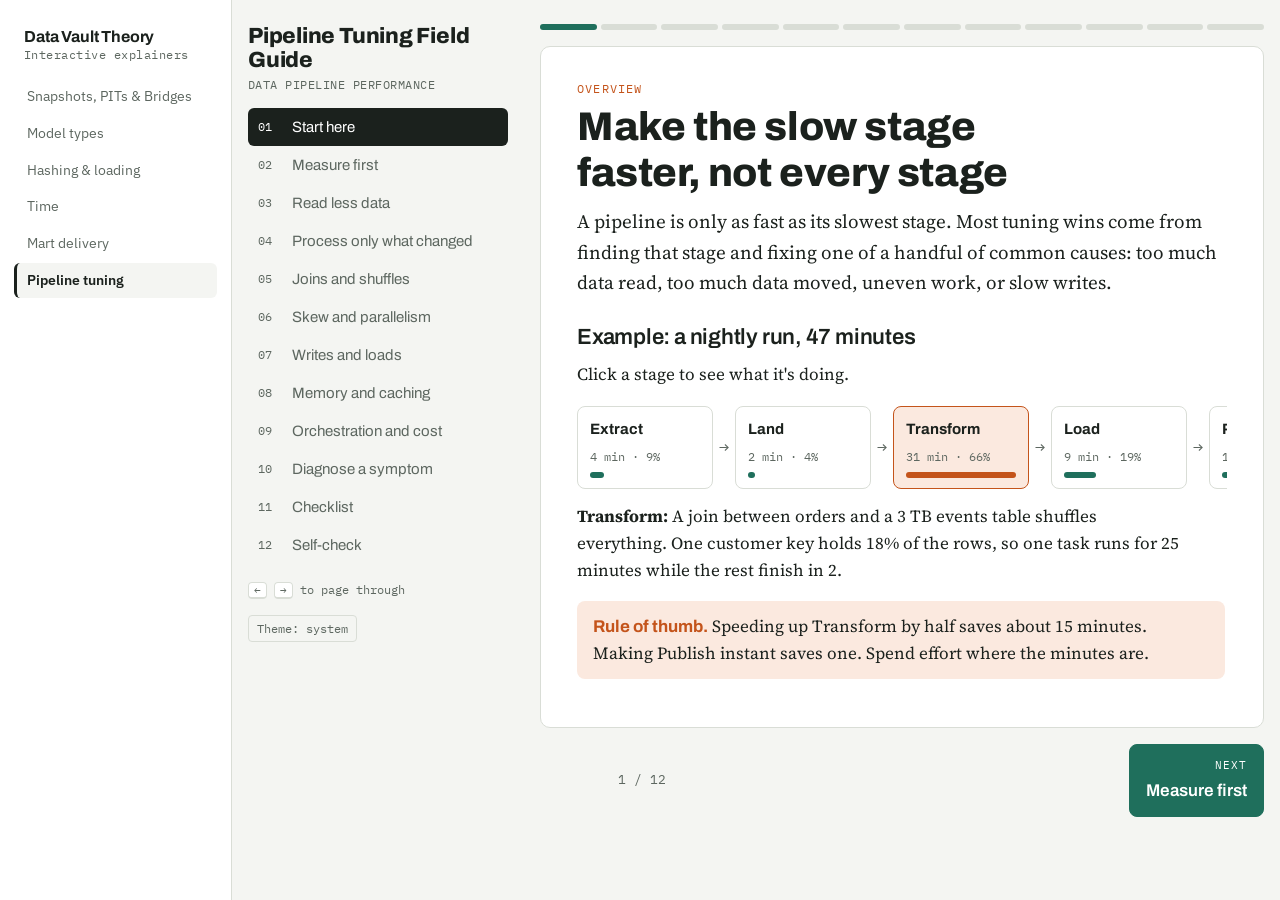
==== data-pipeline-performance-tuning.html @ 4d56e49d "Add data pipeline performance tuning guide Click-through page on pipeline tuning (measuring, reading" ====
<!doctype html>
<html lang="en">
<head>
<meta charset="utf-8">
<meta name="viewport" content="width=device-width, initial-scale=1, viewport-fit=cover">
<title>Pipeline Tuning Field Guide</title>
<meta name="description" content="Data pipeline performance tuning: measuring, reading less, incremental loads, joins, skew, writes, memory and orchestration, with a symptom finder and quiz.">
<link rel="preconnect" href="https://fonts.googleapis.com">
<link rel="stylesheet" href="https://fonts.googleapis.com/css2?family=Archivo:wght@500;600;800&family=Source+Serif+4:opsz,wght@8..60,400;8..60,600&family=IBM+Plex+Mono:wght@400;500&family=IBM+Plex+Sans:wght@400;600;700&display=swap">
<link rel="stylesheet" href="site.css">
<script src="site.js" defer></script>
<style>
/* Layout: chapter rail left, one chapter on stage, prev/next dock; collapses to a tab strip on phones. */
:root{
  --bg:#f4f5f2; --panel:#ffffff; --surface:#ffffff; --ink:#1b211d; --muted:#5d6760; --line:#d9ddd6;
  --flow:#1f6f5c; --flow-soft:#e1efe9; --heat:#c4541b; --heat-soft:#fbe9df; --code-bg:#eef1ec;
  --ok:#2c7a46; --ok-soft:#e2f2e7; --bad:#b0302a; --bad-soft:#f9e3e1;
  --f-display:"Archivo","Helvetica Neue",Arial,sans-serif;
  --f-body:"Source Serif 4",Georgia,"Times New Roman",serif;
  --f-mono:"IBM Plex Mono",ui-monospace,Menlo,Consolas,monospace;
  color-scheme:light;
}
@media (prefers-color-scheme: dark){:root:not([data-theme="light"]){
  --bg:#111613; --panel:#171e1a; --surface:#171e1a; --ink:#e4ebe6; --muted:#97a59c; --line:#28332c;
  --flow:#5cc2a3; --flow-soft:#183229; --heat:#f08b55; --heat-soft:#3a2216; --code-bg:#1d2621;
  --ok:#7fd29c; --ok-soft:#173322; --bad:#f39a93; --bad-soft:#3b1b19; color-scheme:dark}}
:root[data-theme="dark"]{
  --bg:#111613; --panel:#171e1a; --surface:#171e1a; --ink:#e4ebe6; --muted:#97a59c; --line:#28332c;
  --flow:#5cc2a3; --flow-soft:#183229; --heat:#f08b55; --heat-soft:#3a2216; --code-bg:#1d2621;
  --ok:#7fd29c; --ok-soft:#173322; --bad:#f39a93; --bad-soft:#3b1b19; color-scheme:dark}

*{box-sizing:border-box}
html,body{height:100%}
body{margin:0;background:var(--bg);color:var(--ink);font-family:var(--f-body);font-size:17px;line-height:1.6}
.app{display:grid;grid-template-columns:260px minmax(0,1fr);gap:32px;max-width:1240px;margin:0 auto;
  padding-left:max(16px,env(safe-area-inset-left,0px));padding-right:max(16px,env(safe-area-inset-right,0px));padding-block:24px}

.rail{position:sticky;top:24px;align-self:start;display:flex;flex-direction:column;gap:16px}
.brand{font-family:var(--f-display);font-weight:800;font-size:22px;line-height:1.1;letter-spacing:-.01em}
.brand small{display:block;font-family:var(--f-mono);font-weight:400;font-size:12px;color:var(--muted);letter-spacing:.04em;margin-top:6px}
.steps{list-style:none;margin:0;padding:0;display:flex;flex-direction:column}
.steps button{all:unset;cursor:pointer;box-sizing:border-box;width:100%;display:grid;grid-template-columns:28px 1fr;gap:6px;padding:7px 10px;border-radius:6px;font-family:var(--f-display);font-size:15px;color:var(--muted)}
.steps button .no{font-family:var(--f-mono);font-size:12px;padding-top:2px}
.steps button:hover{background:var(--flow-soft);color:var(--ink)}
.steps button:focus-visible{outline:2px solid var(--flow);outline-offset:1px}
.steps button[aria-current="step"]{background:var(--ink);color:var(--panel)}
.steps button.seen:not([aria-current]) .no{color:var(--flow)}
.hint{font-family:var(--f-mono);font-size:12px;color:var(--muted)}
kbd{font-family:var(--f-mono);font-size:11px;border:1px solid var(--line);border-bottom-width:2px;border-radius:4px;padding:0 5px;background:var(--panel)}
.theme{all:unset;cursor:pointer;font-family:var(--f-mono);font-size:12px;color:var(--muted);border:1px solid var(--line);border-radius:4px;padding:3px 8px;align-self:start}
.theme:focus-visible{outline:2px solid var(--flow)}

.stage{min-width:0;display:flex;flex-direction:column;gap:16px}
.meter{display:flex;gap:4px}
.meter i{flex:1;height:6px;border-radius:3px;background:var(--line);transition:background .25s}
.meter i.on{background:var(--flow)}
.card{background:var(--panel);border:1px solid var(--line);border-radius:10px;padding:32px 36px;min-width:0}
.eyebrow{font-family:var(--f-mono);font-size:12px;letter-spacing:.1em;text-transform:uppercase;color:var(--heat)}
h1,h2,h3{font-family:var(--f-display);text-wrap:balance;margin:0;line-height:1.15;letter-spacing:-.01em}
h1{font-size:40px;font-weight:800;margin-top:6px}
h2{font-size:22px;font-weight:600;margin-top:28px;margin-bottom:6px}
h3{font-size:17px;font-weight:600}
p{margin:10px 0;max-width:68ch}
.lead{font-size:19px}
ul.pts{margin:10px 0;padding-left:20px;max-width:70ch}
ul.pts li{margin:6px 0}
ul.pts li::marker{color:var(--flow)}
code{font-family:var(--f-mono);font-size:.85em;background:var(--code-bg);padding:1px 5px;border-radius:4px}
pre{font-family:var(--f-mono);font-size:13.5px;line-height:1.55;background:var(--code-bg);border-radius:8px;padding:14px 16px;overflow-x:auto;margin:12px 0}
pre code{background:none;padding:0;font-size:inherit}
pre .c{color:var(--muted)}
pre .k{color:var(--flow);font-weight:500}

.grid2{display:grid;grid-template-columns:repeat(2,minmax(0,1fr));gap:14px;margin-top:14px}
.box{border:1px solid var(--line);border-radius:8px;padding:14px 16px;min-width:0}
.box h3{margin-bottom:4px}
.box p{margin:4px 0;font-size:15.5px}
.do{border-left:4px solid var(--ok)} .dont{border-left:4px solid var(--bad)}
.do h3{color:var(--ok)} .dont h3{color:var(--bad)}

.tbl{overflow-x:auto;margin-top:12px}
table{border-collapse:collapse;width:100%;font-size:15px}
th,td{text-align:left;padding:9px 10px;border-bottom:1px solid var(--line);vertical-align:top}
th{font-family:var(--f-mono);font-size:12px;text-transform:uppercase;letter-spacing:.06em;color:var(--muted);font-weight:500}
td:first-child{font-family:var(--f-display);font-weight:600;white-space:nowrap}
td.num{font-family:var(--f-mono);font-variant-numeric:tabular-nums;white-space:nowrap}

.callout{background:var(--heat-soft);border-radius:8px;padding:12px 16px;margin:16px 0;max-width:72ch}
.callout b{font-family:var(--f-display);color:var(--heat)}

/* stage diagram */
.flow{display:flex;align-items:stretch;gap:0;margin:18px 0 6px;overflow-x:auto;padding-bottom:4px}
.stg{all:unset;cursor:pointer;flex:1 0 110px;border:1px solid var(--line);border-radius:8px;padding:10px 12px;display:flex;flex-direction:column;gap:6px;background:var(--panel)}
.stg:hover{border-color:var(--flow)}
.stg:focus-visible{outline:2px solid var(--flow)}
.stg[aria-pressed="true"]{border-color:var(--heat);background:var(--heat-soft)}
.stg b{font-family:var(--f-display);font-size:15px}
.stg .t{font-family:var(--f-mono);font-size:12px;color:var(--muted);font-variant-numeric:tabular-nums}
.stg .bar{height:6px;border-radius:3px;background:var(--flow)}
.stg.slow .bar{background:var(--heat)}
.arrow{align-self:center;color:var(--muted);padding:0 6px;font-family:var(--f-mono)}
.stgdetail{min-height:3em}

/* diagnostic */
.symptoms{display:flex;flex-wrap:wrap;gap:8px;margin:14px 0}
.chip{all:unset;cursor:pointer;font-family:var(--f-display);font-size:14px;padding:6px 12px;border-radius:16px;border:1px solid var(--line)}
.chip:hover{border-color:var(--flow)}
.chip:focus-visible{outline:2px solid var(--flow);outline-offset:2px}
.chip[aria-pressed="true"]{background:var(--ink);color:var(--panel);border-color:var(--ink)}
.diag{border-top:1px solid var(--line);padding-top:12px}

/* checklist */
.check{list-style:none;padding:0;margin:12px 0;display:flex;flex-direction:column;gap:6px;max-width:72ch}
.check label{display:flex;gap:10px;align-items:flex-start;cursor:pointer;padding:6px 8px;border-radius:6px}
.check label:hover{background:var(--flow-soft)}
.check input{margin-top:5px;accent-color:var(--flow);width:16px;height:16px;flex:none}
.check input:checked + span{color:var(--muted);text-decoration:line-through}
.tally{font-family:var(--f-mono);font-size:13px;color:var(--muted)}

/* quiz */
.q{border-top:1px solid var(--line);padding:16px 0}
.q h3{margin-bottom:8px}
.opts{display:flex;flex-direction:column;gap:6px}
.opt{all:unset;cursor:pointer;box-sizing:border-box;border:1px solid var(--line);border-radius:6px;padding:8px 12px;font-size:16px}
.opt:hover{border-color:var(--flow)}
.opt:focus-visible{outline:2px solid var(--flow)}
.opt.right{background:var(--ok-soft);border-color:var(--ok)}
.opt.wrong{background:var(--bad-soft);border-color:var(--bad)}
.why{font-size:15.5px;color:var(--muted);margin-top:8px}
.score{font-family:var(--f-display);font-weight:600}

.dock{display:flex;justify-content:space-between;align-items:center;gap:12px}
.nav{all:unset;cursor:pointer;display:flex;flex-direction:column;gap:2px;padding:12px 16px;border:1px solid var(--line);border-radius:8px;background:var(--panel);min-width:0;max-width:46%}
.nav:hover{border-color:var(--flow)}
.nav:focus-visible{outline:2px solid var(--flow);outline-offset:2px}
.nav[disabled]{visibility:hidden}
.nav small{font-family:var(--f-mono);font-size:11px;color:var(--muted);text-transform:uppercase;letter-spacing:.08em}
.nav b{font-family:var(--f-display);font-size:17px;font-weight:600;overflow:hidden;text-overflow:ellipsis;white-space:nowrap}
.nav.next{margin-left:auto;text-align:right;background:var(--flow);border-color:var(--flow)}
.nav.next small,.nav.next b{color:var(--panel)}
.counter{font-family:var(--f-mono);font-size:13px;color:var(--muted);font-variant-numeric:tabular-nums}

.view{animation:in .22s ease-out}
@keyframes in{from{transform:translateY(5px)}to{transform:none}}
@media (prefers-reduced-motion:reduce){.view{animation:none}.meter i{transition:none}}

@media (max-width:880px){
  .app{grid-template-columns:minmax(0,1fr);gap:14px}
  .rail{position:static}
  .steps{flex-direction:row;overflow-x:auto;gap:4px;padding-bottom:4px}
  .steps button{white-space:nowrap;width:auto}
  .hint{display:none}
}
@media (max-width:560px){
  body{font-size:16px}
  .card{padding:22px 18px}
  h1{font-size:30px}
  .grid2{grid-template-columns:minmax(0,1fr)}
}
</style>
</head>
<body>
<div class="app">
  <aside class="rail">
    <div class="brand">Pipeline Tuning Field Guide<small>DATA PIPELINE PERFORMANCE</small></div>
    <ol class="steps" id="steps"></ol>
    <div class="hint"><kbd>←</kbd> <kbd>→</kbd> to page through</div>
    <button class="theme" id="theme" type="button">Theme: system</button>
  </aside>
  <main class="stage">
    <div class="meter" id="meter" aria-hidden="true"></div>
    <article class="card view" id="view" aria-live="polite"></article>
    <div class="dock">
      <button class="nav prev" id="prev" type="button"><small>Back</small><b id="prevT"></b></button>
      <span class="counter" id="count"></span>
      <button class="nav next" id="next" type="button"><small>Next</small><b id="nextT"></b></button>
    </div>
  </main>
</div>

<script>
const STAGES=[
  {n:"Extract",t:4,d:"Pulling 40 M rows over JDBC with a single connection. One reader, one network stream."},
  {n:"Land",t:2,d:"Writing raw files to object storage. Fast, mostly I/O bound."},
  {n:"Transform",t:31,slow:true,d:"A join between orders and a 3 TB events table shuffles everything. One customer key holds 18% of the rows, so one task runs for 25 minutes while the rest finish in 2."},
  {n:"Load",t:9,d:"Row-by-row upserts into the warehouse. Switching to a staged bulk MERGE would cut this a lot."},
  {n:"Publish",t:1,d:"Refreshing a few views and sending a completion event."}
];
const SYMPTOMS={
  "One task runs far longer than the others":["<b>Data skew.</b> A few keys hold most of the rows.","Check the row count per key: <code>GROUP BY key ORDER BY count DESC</code>.","Fixes: salt the hot key, broadcast the small side, or turn on adaptive skew handling (Spark AQE <code>spark.sql.adaptive.skewJoin.enabled</code>)."],
  "Run time grows every day":["<b>Full reloads on a growing table.</b>","Switch to incremental loads using a watermark column or CDC.","Partition the target by date so each run touches only new partitions."],
  "Lots of disk spill in the job metrics":["<b>Partitions too big for executor memory.</b>","Increase the number of shuffle partitions, or let AQE coalesce them.","Drop columns you don't need before the shuffle. Check for wide rows (JSON blobs) carried through joins."],
  "Thousands of tiny output files":["<b>Small-files problem.</b> Every file adds open/list overhead for readers.","Aim for files of roughly 128 MB–1 GB. Repartition or coalesce before writing.","Run periodic compaction (<code>OPTIMIZE</code> in Delta, <code>rewrite_data_files</code> in Iceberg)."],
  "Query scans the whole table for one day":["<b>No pruning.</b> The filter can't skip data.","Partition or cluster on the column you filter by most.","Don't wrap the partition column in a function in the WHERE clause, because that blocks pruning."],
  "Cluster sits mostly idle":["<b>Too little parallelism, or waiting on a slow source.</b>","Read with several connections (partitioned JDBC reads with <code>partitionColumn</code>, <code>numPartitions</code>).","Look for serial steps in the orchestrator that could run in parallel."],
  "Warehouse load is slow":["<b>Row-by-row inserts or updates.</b>","Stage files and use bulk <code>COPY</code> / <code>MERGE</code>.","Batch commits. Disable or defer index maintenance during big loads where the warehouse allows it."]
};
const QUIZ=[
  {q:"A Spark join has 199 tasks finishing in 40 s and one task running 22 min. What is the most likely cause?",o:["Too few executors","Data skew on the join key","Wrong file format","Network latency to storage"],a:1,w:"One straggler among many fast tasks is the classic sign of skew: one key's rows all land in one partition."},
  {q:"Which change usually helps most when a nightly job reprocesses a 5-year table to add yesterday's rows?",o:["Bigger cluster","More shuffle partitions","Incremental load with a watermark","Switch CSV to JSON"],a:2,w:"Processing only new data turns the cost from 'grows with history' into 'grows with daily volume'."},
  {q:"Why does a columnar format such as Parquet speed up analytical reads?",o:["It stores rows in sorted order","Readers fetch only the columns they need and skip row groups using min/max stats","It is uncompressed","It avoids schemas"],a:1,w:"Column pruning plus predicate pushdown on row-group statistics cut I/O."},
  {q:"A 20 MB lookup table is joined to a 2 TB fact table. What's the usual best join strategy?",o:["Sort-merge join","Broadcast the lookup table","Cross join then filter","Nested loop join"],a:1,w:"Broadcasting the small side avoids shuffling the 2 TB table."},
  {q:"WHERE DATE(event_ts) = '2026-11-10' on a table partitioned by event_date scans every partition. Why?",o:["The date literal is wrong","Applying a function to the column hides it from the partition filter","Partitions are corrupt","Statistics are stale"],a:1,w:"Filter on the partition column directly: WHERE event_date = '2026-11-10'."},
  {q:"What should you do first before changing any configuration?",o:["Double the cluster size","Measure where time is actually spent","Rewrite the job in another language","Turn on caching everywhere"],a:1,w:"Tune the bottleneck you can measure. Changing anything else just moves cost around."}
];
const CHECK=[
  "Each stage's duration and row count is logged on every run",
  "Only new or changed data is processed (watermark, CDC or partition overwrite)",
  "Filters and column selection happen as early as possible",
  "Tables are partitioned or clustered on the columns used in filters",
  "Files are columnar (Parquet/ORC/Delta/Iceberg) and 128 MB–1 GB each",
  "Join keys are checked for skew",
  "Small dimension tables are broadcast",
  "Writes to the warehouse use bulk COPY/MERGE, not row-by-row",
  "Shuffle partitions are sized to the data, or adaptive execution is on",
  "Independent tasks in the orchestrator run in parallel",
  "Retries are idempotent so reruns don't duplicate data",
  "Cost per run is tracked next to run time"
];

const pts=a=>`<ul class="pts">${a.map(x=>`<li>${x}</li>`).join("")}</ul>`;
const dd=(d,n)=>`<div class="grid2"><div class="box do"><h3>Do</h3>${d.map(x=>`<p>${x}</p>`).join("")}</div><div class="box dont"><h3>Avoid</h3>${n.map(x=>`<p>${x}</p>`).join("")}</div></div>`;

let stageSel=2, symSel=Object.keys(SYMPTOMS)[0], answers={}, checks={};
try{checks=JSON.parse(localStorage.getItem("ptg-checks")||"{}")}catch(e){}

const STEPS=[
 {id:"start",t:"Start here",h:()=>`
  <div class="eyebrow">Overview</div><h1>Make the slow stage faster, not every stage</h1>
  <p class="lead">A pipeline is only as fast as its slowest stage. Most tuning wins come from finding that stage and fixing one of a handful of common causes: too much data read, too much data moved, uneven work, or slow writes.</p>
  <h2>Example: a nightly run, 47 minutes</h2>
  <p>Click a stage to see what it's doing.</p>
  <div class="flow" id="flow"></div>
  <p class="stgdetail" id="stgdetail"></p>
  <div class="callout"><b>Rule of thumb.</b> Speeding up Transform by half saves about 15 minutes. Making Publish instant saves one. Spend effort where the minutes are.</div>`,after:renderFlow},
 {id:"measure",t:"Measure first",h:()=>`
  <div class="eyebrow">Step 1</div><h1>Measure before you tune</h1>
  <p>Without numbers you'll tune the wrong thing. Record these for every stage on every run:</p>
  <div class="tbl"><table><thead><tr><th>Metric</th><th>What it tells you</th></tr></thead><tbody>
   <tr><td>Wall-clock time</td><td>Where the minutes go</td></tr>
   <tr><td>Rows in / rows out</td><td>Unexpected fan-out from joins, or filters that don't filter</td></tr>
   <tr><td>Bytes read / written</td><td>Whether pruning and column selection are working</td></tr>
   <tr><td>Shuffle bytes</td><td>How much data is moved between workers</td></tr>
   <tr><td>Spill to disk</td><td>Memory pressure in sorts, joins and aggregations</td></tr>
   <tr><td>Task time spread</td><td>Skew: compare the slowest task to the median</td></tr>
   <tr><td>CPU / idle %</td><td>Whether you're compute bound, I/O bound, or waiting</td></tr>
  </tbody></table></div>
  <h2>Where to look</h2>
  ${pts(["Spark: the Spark UI stages tab and <code>EXPLAIN FORMATTED</code>.","SQL warehouses: query profile / <code>EXPLAIN ANALYZE</code>, bytes scanned, partitions pruned.","Orchestrators (Airflow, Dagster, ADF): task durations over time, to spot slow drift."])}`},
 {id:"read-less",t:"Read less data",h:()=>`
  <div class="eyebrow">Step 2</div><h1>Read less data</h1>
  <p>The cheapest row is the one you never read.</p>
  ${pts(["<b>Columnar formats.</b> Parquet, ORC, Delta and Iceberg let readers fetch only the needed columns and skip blocks using min/max statistics.","<b>Partitioning.</b> Partition on a low-cardinality column you always filter by, usually a date. Avoid partitions so fine that each holds a tiny file.","<b>Clustering / Z-ordering.</b> Sort data within files on high-cardinality filter columns so more blocks can be skipped.","<b>Predicate and projection pushdown.</b> Filter and select columns as early as possible, ideally in the source query."])}
  <pre><code><span class="c">-- Blocks pruning: the function hides the partition column</span>
<span class="k">SELECT</span> * <span class="k">FROM</span> events <span class="k">WHERE</span> DATE(event_ts) = '2026-11-10';

<span class="c">-- Prunes: filter the partition column directly, select only what you need</span>
<span class="k">SELECT</span> user_id, amount <span class="k">FROM</span> events <span class="k">WHERE</span> event_date = '2026-11-10';</code></pre>
  ${dd(["Filter on the raw partition column","Keep files around 128 MB–1 GB","Compress with Snappy or ZSTD"],["SELECT * through a whole pipeline","CSV or JSON for large analytical tables","Partitioning by user ID or timestamp"])}`},
 {id:"incremental",t:"Process only what changed",h:()=>`
  <div class="eyebrow">Step 3</div><h1>Process only what changed</h1>
  <p>A full reload gets slower every day because history keeps growing. An incremental load costs about the same each day.</p>
  <div class="tbl"><table><thead><tr><th>Pattern</th><th>How it works</th><th>Watch out for</th></tr></thead><tbody>
   <tr><td>Watermark</td><td>Read rows where <code>updated_at</code> &gt; last high-water mark</td><td>Late-arriving rows, clock drift, missing updates when the column isn't maintained</td></tr>
   <tr><td>CDC</td><td>Read inserts, updates and deletes from the source's change log</td><td>Setup effort, ordering, schema changes</td></tr>
   <tr><td>Partition overwrite</td><td>Rebuild only today's (or the affected) partitions</td><td>Must know which partitions changed</td></tr>
   <tr><td>Hash diff</td><td>Compare a hash of the row with the stored hash, load only differences</td><td>Still reads the full source, but writes much less</td></tr>
  </tbody></table></div>
  <pre><code><span class="k">MERGE INTO</span> dw.orders t
<span class="k">USING</span> (<span class="k">SELECT</span> * <span class="k">FROM</span> staging.orders <span class="k">WHERE</span> updated_at &gt; :last_watermark) s
<span class="k">ON</span> t.order_id = s.order_id
<span class="k">WHEN MATCHED</span> <span class="k">THEN UPDATE SET</span> *
<span class="k">WHEN NOT MATCHED</span> <span class="k">THEN INSERT</span> *;</code></pre>
  <div class="callout"><b>Make it rerunnable.</b> A MERGE on a stable key is idempotent: running it twice gives the same result. That makes retries safe.</div>`},
 {id:"shuffle",t:"Joins and shuffles",h:()=>`
  <div class="eyebrow">Step 4</div><h1>Move less data between workers</h1>
  <p>Joins, GROUP BY, DISTINCT and window functions redistribute rows across the cluster (a shuffle). Shuffles cost network, disk and memory, and they are usually the most expensive part of a distributed job.</p>
  <div class="tbl"><table><thead><tr><th>Join type</th><th>Use when</th><th>Cost</th></tr></thead><tbody>
   <tr><td>Broadcast</td><td>One side is small (roughly under a few hundred MB)</td><td>Small side copied to every worker, big side not moved</td></tr>
   <tr><td>Sort-merge</td><td>Both sides large</td><td>Both sides shuffled and sorted</td></tr>
   <tr><td>Shuffle hash</td><td>One side fits in memory per partition</td><td>Both sides shuffled, no sort</td></tr>
   <tr><td>Bucketed</td><td>Same tables joined on the same key many times</td><td>Shuffle paid once at write time</td></tr>
  </tbody></table></div>
  <pre><code><span class="c"># PySpark: broadcast a small dimension</span>
<span class="k">from</span> pyspark.sql.functions <span class="k">import</span> broadcast
facts.join(broadcast(dim_country), "country_id")

<span class="c"># Let adaptive execution resize partitions and handle skew</span>
spark.conf.set("spark.sql.adaptive.enabled", "true")</code></pre>
  ${dd(["Filter and aggregate before joining","Drop wide columns before the shuffle","Reuse a partitioning across consecutive steps"],["Joining before filtering","Several DISTINCTs on large data when one GROUP BY would do","Accidental cross joins from missing join keys"])}`},
 {id:"skew",t:"Skew and parallelism",h:()=>`
  <div class="eyebrow">Step 5</div><h1>Spread the work evenly</h1>
  <p>Parallel jobs finish when the slowest task finishes. If one key holds a large share of the rows, one task gets all of them.</p>
  <h2>Spotting skew</h2>
  ${pts(["Max task time is many times the median.","One partition is far larger in shuffle read size.","Row counts per key show a few huge keys, often <code>NULL</code>, <code>'unknown'</code> or a test account."])}
  <h2>Fixing it</h2>
  ${pts(["<b>Filter junk keys.</b> Handle <code>NULL</code> keys separately if they can't match anyway.","<b>Broadcast</b> the other side if it's small enough.","<b>Salting.</b> Add a random suffix to the hot key on the big side and duplicate the matching rows on the small side.","<b>Adaptive execution.</b> Spark AQE can split skewed partitions automatically."])}
  <h2>Sizing parallelism</h2>
  ${pts(["Aim for partitions of about 100–200 MB after the shuffle.","Have at least 2–3 tasks per CPU core so fast tasks fill gaps.","Read sources in parallel too. A single JDBC connection is a common hidden bottleneck."])}`},
 {id:"write",t:"Writes and loads",h:()=>`
  <div class="eyebrow">Step 6</div><h1>Write efficiently</h1>
  ${pts(["<b>Bulk loads.</b> Stage files in object storage and use <code>COPY</code> or a bulk <code>MERGE</code>. Row-by-row INSERT or UPDATE through a driver is often 100× slower.","<b>File sizes.</b> Repartition before writing so you get fewer, larger files. Many tiny files slow down every later read.","<b>Compaction.</b> Streaming and frequent micro-batches create small files. Compact them on a schedule.","<b>Indexes and constraints.</b> On row stores, heavy index maintenance slows big loads. Some teams drop and rebuild indexes around large loads.","<b>Transactions.</b> Commit in batches, not per row."])}
  <div class="tbl"><table><thead><tr><th>Approach</th><th>Rows/sec (typical order)</th></tr></thead><tbody>
   <tr><td>Row-by-row INSERT</td><td class="num">10²–10³</td></tr>
   <tr><td>Batched INSERT</td><td class="num">10⁴</td></tr>
   <tr><td>Bulk COPY from staged files</td><td class="num">10⁵–10⁶+</td></tr>
  </tbody></table></div>
  <p class="hint">Rough orders of magnitude; real numbers depend on row width, warehouse and network.</p>`},
 {id:"memory",t:"Memory and caching",h:()=>`
  <div class="eyebrow">Step 7</div><h1>Memory, spill and caching</h1>
  <p>When a sort, join or aggregation doesn't fit in memory, it spills to disk and slows down sharply.</p>
  ${pts(["<b>Reduce spill:</b> more and smaller partitions, fewer columns carried, or more executor memory as a last resort.","<b>Cache only what you reuse.</b> Caching a DataFrame used once costs memory and gives nothing. Unpersist when done.","<b>Avoid collecting to the driver.</b> <code>collect()</code> or <code>toPandas()</code> on large data overloads a single machine.","<b>Prefer built-in functions to UDFs.</b> Python UDFs serialize rows between engines and block optimizations."])}
  ${dd(["Cache a cleaned table reused by several outputs","Use built-in SQL functions","Check the spill columns in job metrics"],["Caching everything by default","Python UDFs for simple string or date logic","Raising memory before checking for skew"])}`},
 {id:"orchestration",t:"Orchestration and cost",h:()=>`
  <div class="eyebrow">Step 8</div><h1>Orchestration and cost</h1>
  ${pts(["<b>Run independent tasks in parallel.</b> A DAG that runs everything in sequence wastes most of the cluster.","<b>Shorten the critical path.</b> The longest chain of dependent tasks sets the total run time.","<b>Right-size compute per task.</b> A small cluster for light tasks, a large one for the heavy transform.","<b>Autoscaling and spot instances</b> cut cost for fault-tolerant batch work.","<b>Schedule around contention.</b> Shared warehouses slow down at peak hours.","<b>Track cost per run</b> next to run time. A faster run that costs four times as much isn't always a win."])}
  <div class="callout"><b>Watch the trend.</b> Plot run time per day. A slow, steady climb usually means full reloads or growing small files, long before anyone notices a failure.</div>`},
 {id:"diagnose",t:"Diagnose a symptom",h:()=>`
  <div class="eyebrow">Tool</div><h1>What are you seeing?</h1>
  <p>Pick a symptom to see the likely cause and what to try.</p>
  <div class="symptoms" id="symptoms">${Object.keys(SYMPTOMS).map(s=>`<button class="chip" type="button" data-s="${s}" aria-pressed="${s===symSel}">${s}</button>`).join("")}</div>
  <div class="diag" id="diag"></div>`,after:renderDiag},
 {id:"checklist",t:"Checklist",h:()=>`
  <div class="eyebrow">Tool</div><h1>Pipeline review checklist</h1>
  <p>Tick what your pipeline already does. Ticks are saved in this browser.</p>
  <ul class="check" id="check">${CHECK.map((c,i)=>`<li><label><input type="checkbox" id="chk${i}" data-i="${i}" ${checks[i]?"checked":""}><span>${c}</span></label></li>`).join("")}</ul>
  <p class="tally" id="tally"></p>`,after:renderCheck},
 {id:"quiz",t:"Self-check",h:()=>`
  <div class="eyebrow">Practice</div><h1>Self-check</h1>
  <p>Six questions. Click an answer to see whether it's right and why.</p>
  <p class="score" id="score"></p>
  <div id="quiz">${QUIZ.map((x,i)=>`<div class="q"><h3>${i+1}. ${x.q}</h3><div class="opts">${x.o.map((o,j)=>`<button class="opt" type="button" data-q="${i}" data-o="${j}">${o}</button>`).join("")}</div><p class="why" id="why${i}" hidden>${x.w}</p></div>`).join("")}</div>`,after:renderQuiz}
];

const $=id=>document.getElementById(id);
let cur=0; const seen=new Set();

function renderFlow(){
  const total=STAGES.reduce((s,x)=>s+x.t,0), max=Math.max(...STAGES.map(x=>x.t));
  $("flow").innerHTML=STAGES.map((s,i)=>`${i?'<span class="arrow">→</span>':""}<button class="stg${s.slow?" slow":""}" type="button" data-i="${i}" aria-pressed="${i===stageSel}"><b>${s.n}</b><span class="t">${s.t} min · ${Math.round(s.t/total*100)}%</span><span class="bar" style="width:${Math.max(6,s.t/max*100)}%"></span></button>`).join("");
  $("stgdetail").innerHTML=`<b>${STAGES[stageSel].n}:</b> ${STAGES[stageSel].d}`;
  $("flow").querySelectorAll(".stg").forEach(b=>b.onclick=()=>{stageSel=+b.dataset.i;renderFlow()});
}
function renderDiag(){
  const a=SYMPTOMS[symSel];
  $("diag").innerHTML=`<p>${a[0]}</p>${pts(a.slice(1))}`;
  $("symptoms").querySelectorAll(".chip").forEach(c=>{c.setAttribute("aria-pressed",c.dataset.s===symSel);c.onclick=()=>{symSel=c.dataset.s;renderDiag()}});
}
function renderCheck(){
  const n=CHECK.filter((_,i)=>checks[i]).length;
  $("tally").textContent=`${n} of ${CHECK.length} in place`;
  $("check").querySelectorAll("input").forEach(c=>c.onchange=()=>{checks[c.dataset.i]=c.checked;try{localStorage.setItem("ptg-checks",JSON.stringify(checks))}catch(e){}renderCheck()});
}
function renderQuiz(){
  $("quiz").querySelectorAll(".opt").forEach(b=>{
    const q=+b.dataset.q,o=+b.dataset.o;
    b.classList.remove("right","wrong");
    if(answers[q]!==undefined){
      if(o===QUIZ[q].a)b.classList.add("right");
      else if(o===answers[q])b.classList.add("wrong");
      $("why"+q).hidden=false;
    }
    b.onclick=()=>{answers[q]=o;renderQuiz()};
  });
  const done=Object.keys(answers).length, right=Object.entries(answers).filter(([q,o])=>QUIZ[q].a===o).length;
  $("score").textContent=done?`${right} of ${done} answered correctly${done===QUIZ.length?" · all done":""}`:"";
}

function buildRail(){
  $("steps").innerHTML=STEPS.map((s,i)=>`<li><button type="button" data-i="${i}"><span class="no">${String(i+1).padStart(2,"0")}</span><span>${s.t}</span></button></li>`).join("");
  $("steps").querySelectorAll("button").forEach(b=>b.onclick=()=>go(+b.dataset.i));
  $("meter").innerHTML=STEPS.map(()=>"<i></i>").join("");
}
function go(i){
  cur=Math.max(0,Math.min(STEPS.length-1,i)); seen.add(cur);
  const s=STEPS[cur], v=$("view");
  v.classList.remove("view"); void v.offsetWidth; v.classList.add("view");
  v.innerHTML=s.h(); s.after&&s.after();
  $("steps").querySelectorAll("button").forEach(b=>{
    const k=+b.dataset.i; b.classList.toggle("seen",seen.has(k));
    if(k===cur){b.setAttribute("aria-current","step");b.scrollIntoView({block:"nearest",inline:"nearest"})}else b.removeAttribute("aria-current")});
  $("meter").querySelectorAll("i").forEach((m,k)=>m.classList.toggle("on",k<=cur));
  $("prev").disabled=cur===0; $("next").disabled=cur===STEPS.length-1;
  $("prevT").textContent=cur>0?STEPS[cur-1].t:""; $("nextT").textContent=cur<STEPS.length-1?STEPS[cur+1].t:"";
  $("count").textContent=`${cur+1} / ${STEPS.length}`;
  if(location.hash.slice(1)!==s.id) history.replaceState(null,"","#"+s.id);
  if(window.scrollY>150) window.scrollTo({top:0});
}
$("prev").onclick=()=>go(cur-1);
$("next").onclick=()=>go(cur+1);
document.addEventListener("keydown",e=>{
  if(e.target.matches&&e.target.matches("input,textarea"))return;
  if(e.key==="ArrowRight")go(cur+1);
  if(e.key==="ArrowLeft")go(cur-1);
});
window.addEventListener("hashchange",()=>{const i=STEPS.findIndex(s=>s.id===location.hash.slice(1));if(i>=0&&i!==cur)go(i)});

const modes=["system","light","dark"]; let mode=0;
try{mode=Math.max(0,modes.indexOf(localStorage.getItem("ptg-theme")||"system"))}catch(e){}
function applyTheme(){
  const m=modes[mode];
  if(m==="system")document.documentElement.removeAttribute("data-theme");else document.documentElement.setAttribute("data-theme",m);
  $("theme").textContent="Theme: "+m;
}
$("theme").onclick=()=>{mode=(mode+1)%3;try{localStorage.setItem("ptg-theme",modes[mode])}catch(e){}applyTheme()};
applyTheme();
buildRail();
go(Math.max(0,STEPS.findIndex(s=>s.id===location.hash.slice(1))));
</script>
</body>
</html>
---- site.css ----
/* Shared site navigation: a fixed sidebar on wide screens, a top bar on narrow ones.
   Uses the colour tokens (--bg, --surface, --ink, --muted, --line) every page defines. */
body{padding-left:232px}
.site-nav{position:fixed;inset:0 auto 0 0;width:232px;z-index:20;overflow-y:auto;
  background:var(--surface);border-right:1px solid var(--line);
  padding:calc(28px + env(safe-area-inset-top,0px)) 14px 24px;
  display:flex;flex-direction:column;gap:18px;
  font-family:"IBM Plex Sans",system-ui,-apple-system,"Segoe UI",sans-serif;font-size:14px;line-height:1.35}
.site-nav .brand{font-weight:700;font-size:16px;letter-spacing:-.01em;color:var(--ink);padding:0 10px}
.site-nav .brand small{display:block;font-weight:400;font-size:12px;color:var(--muted);margin-top:2px}
.site-nav ul{list-style:none;margin:0;padding:0;display:flex;flex-direction:column;gap:2px}
.site-nav a{display:block;padding:8px 10px;border-radius:6px;color:var(--muted);text-decoration:none;border-left:3px solid transparent}
.site-nav a:hover{background:var(--bg);color:var(--ink)}
.site-nav a:focus-visible{outline:2px solid var(--ink);outline-offset:1px}
.site-nav a[aria-current="page"]{background:var(--bg);color:var(--ink);font-weight:600;border-left-color:var(--ink)}
@media (max-width:1100px){
  body{padding-left:0}
  .site-nav{position:static;width:auto;overflow:visible;border-right:0;border-bottom:1px solid var(--line);
    padding:calc(10px + env(safe-area-inset-top,0px)) 16px 10px;flex-direction:row;flex-wrap:wrap;align-items:center;gap:6px 16px}
  .site-nav .brand{padding:0}
  .site-nav .brand small{display:none}
  .site-nav ul{flex-direction:row;flex-wrap:wrap;gap:4px}
  .site-nav a{padding:6px 10px;border-left:0}
}
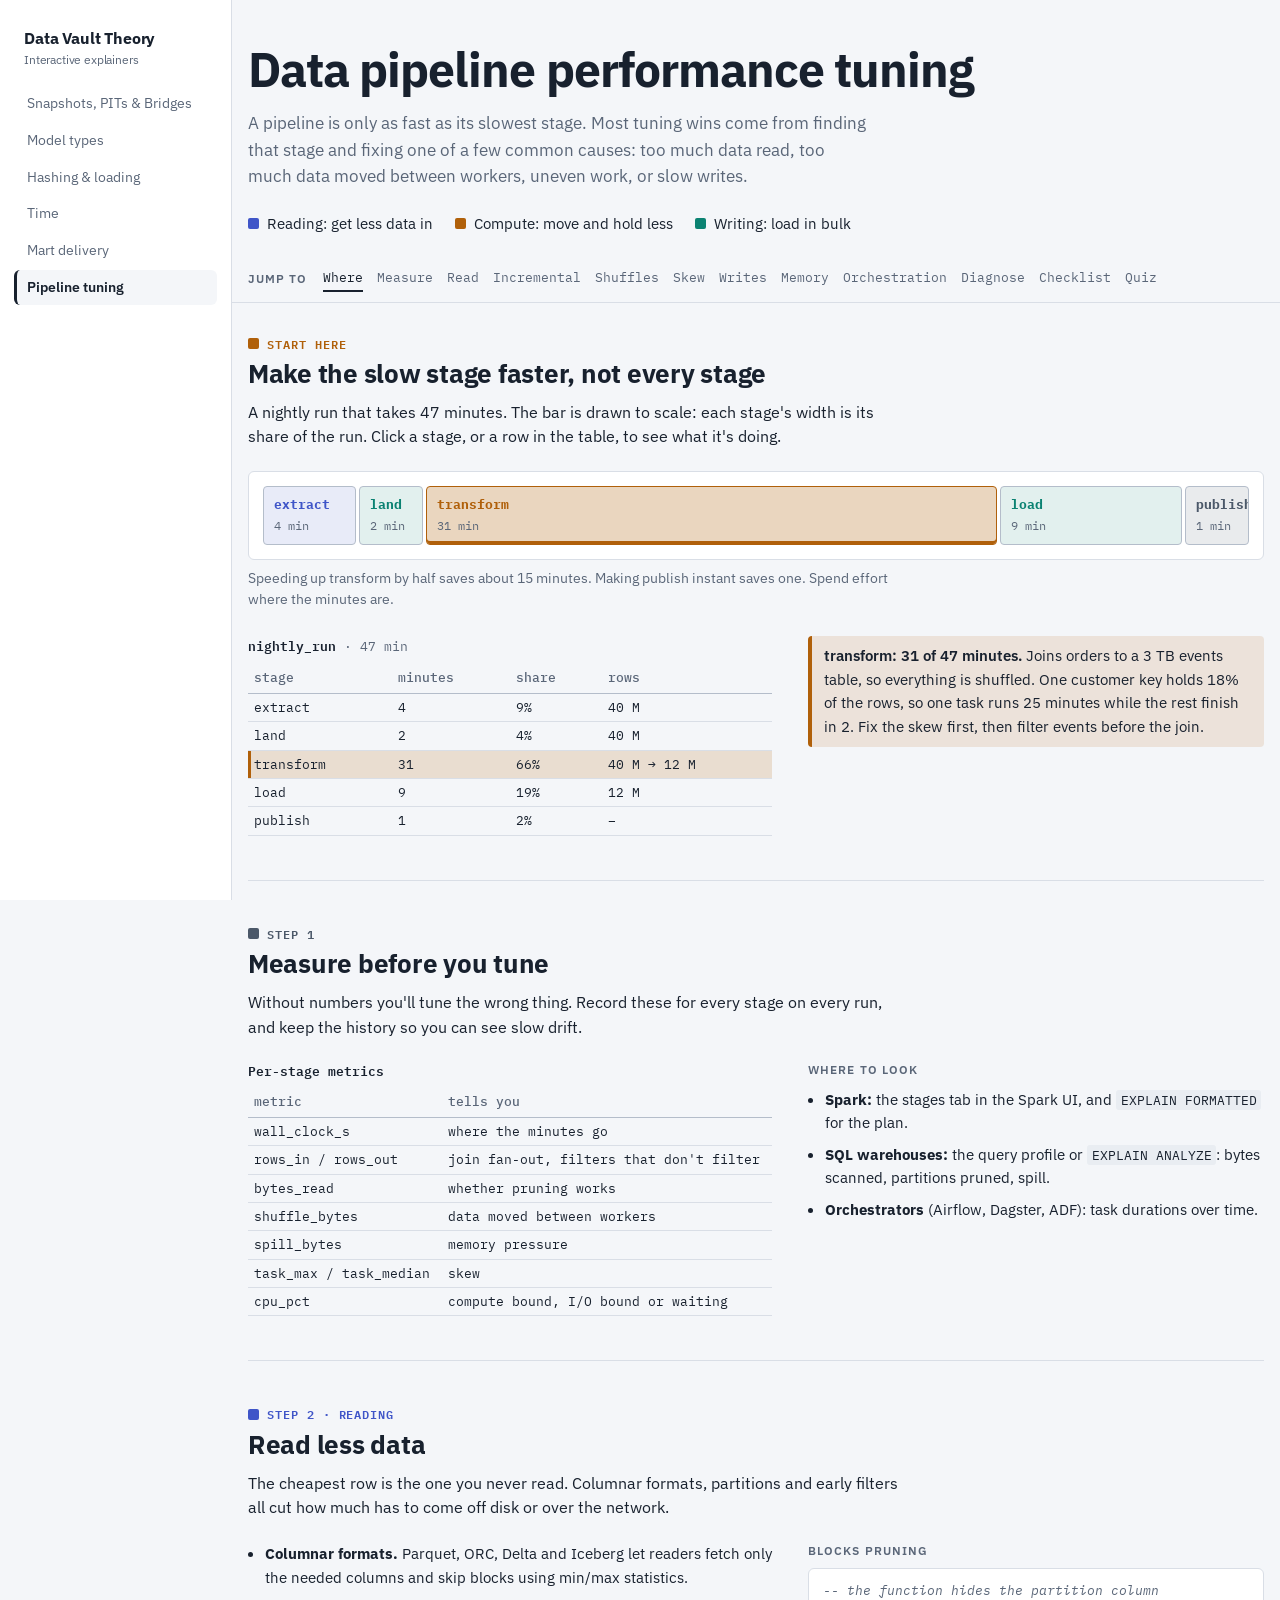
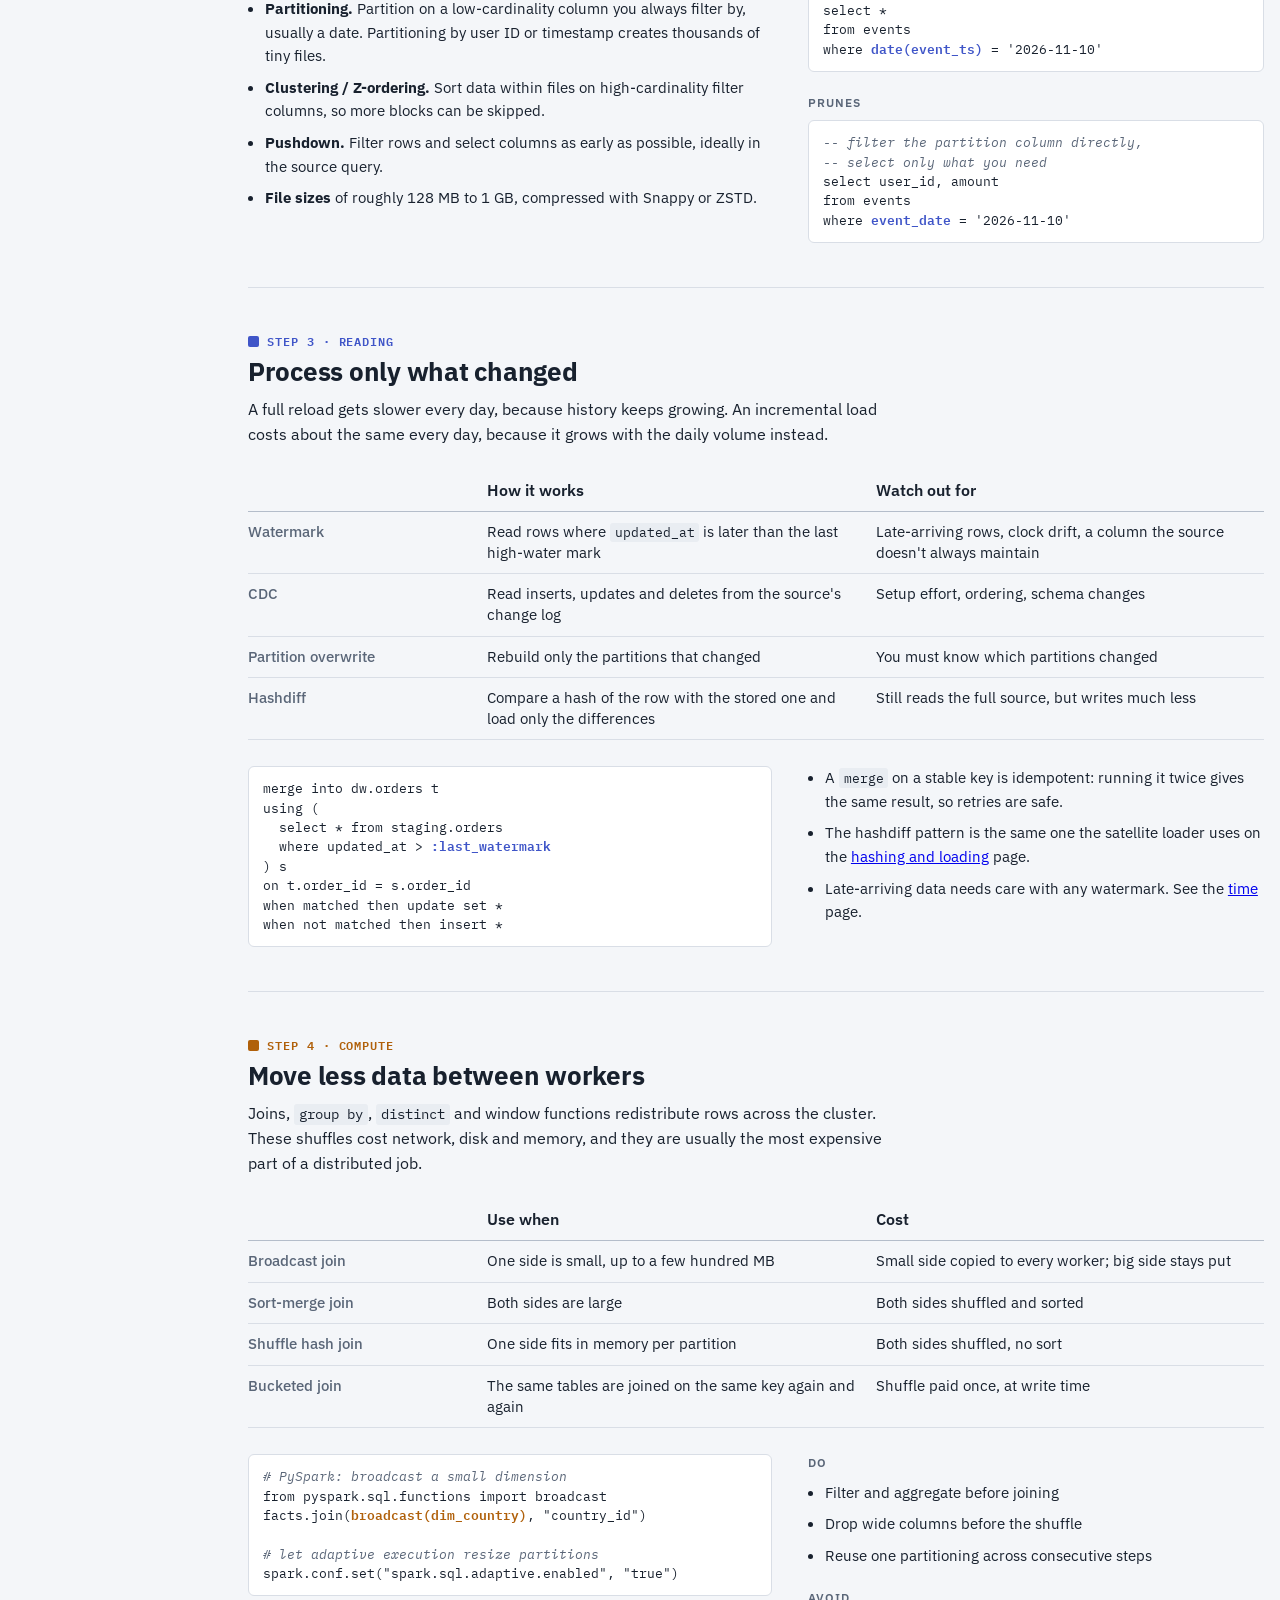
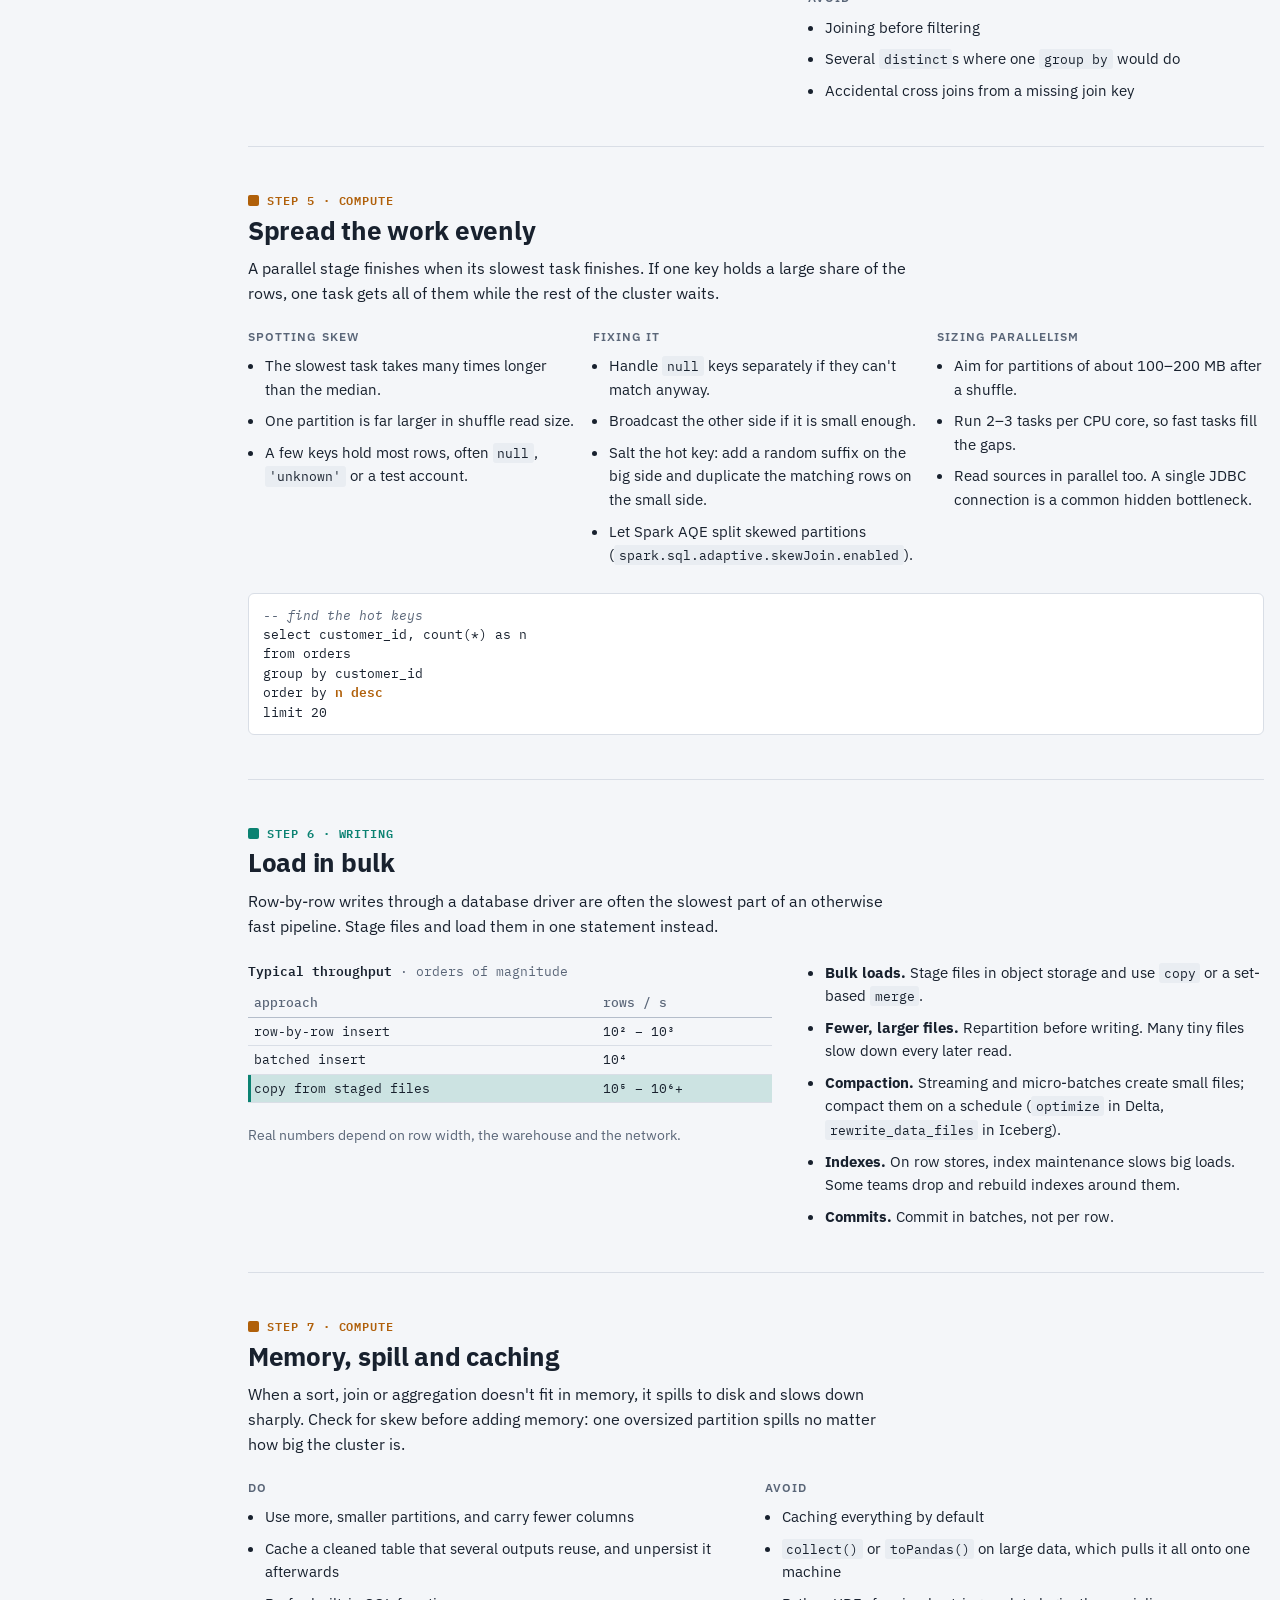
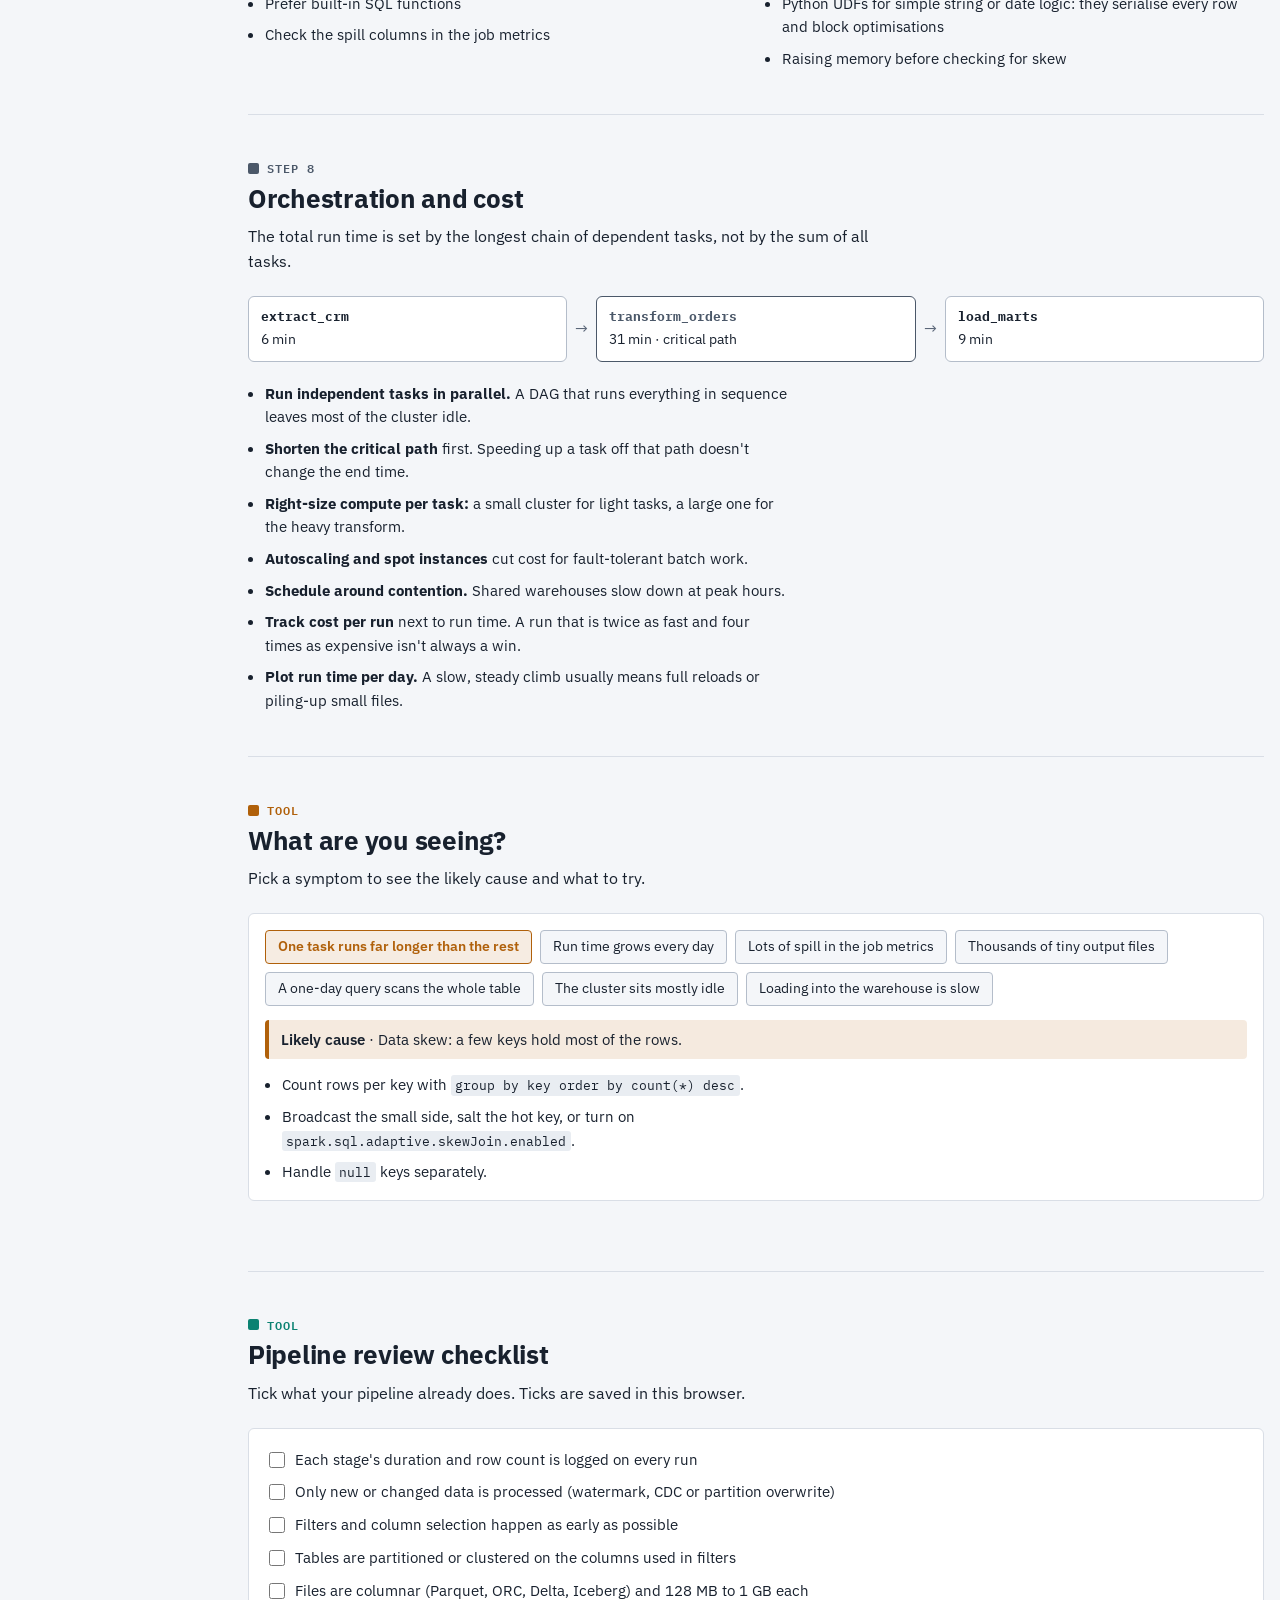
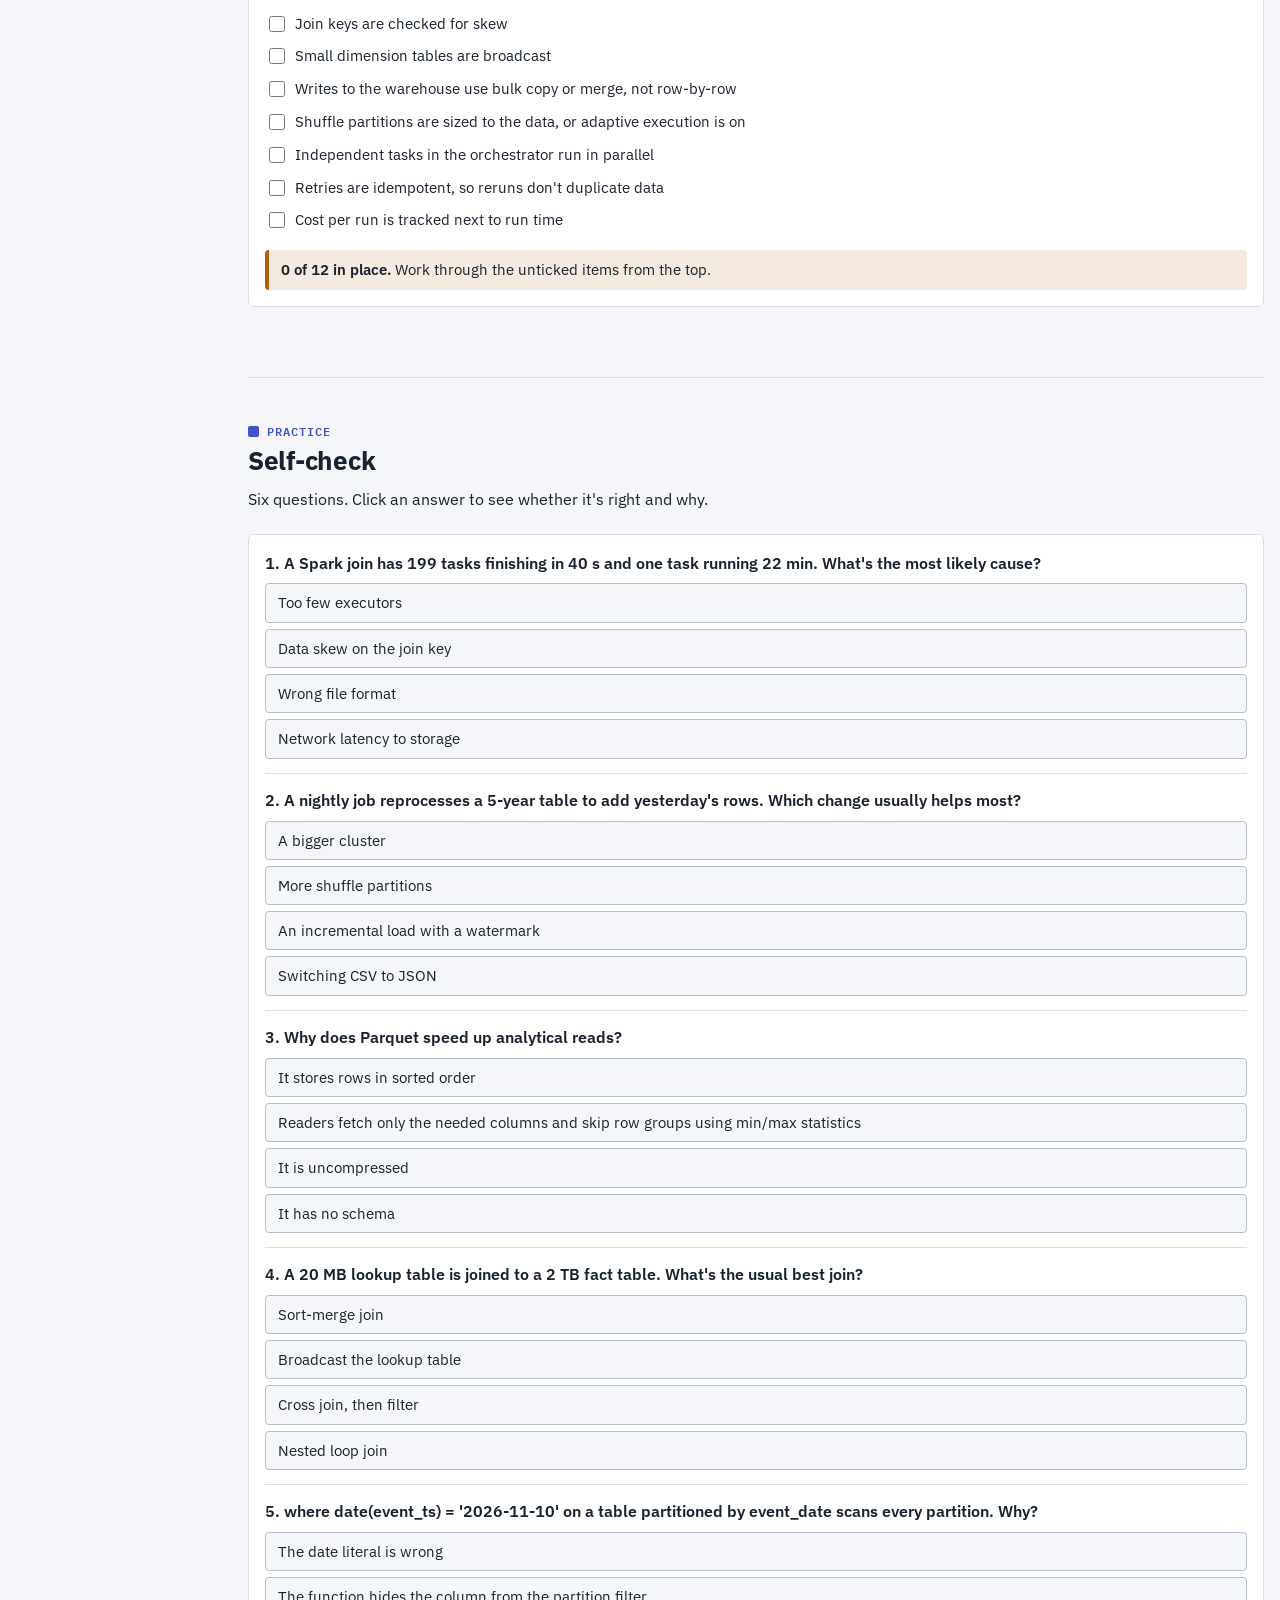
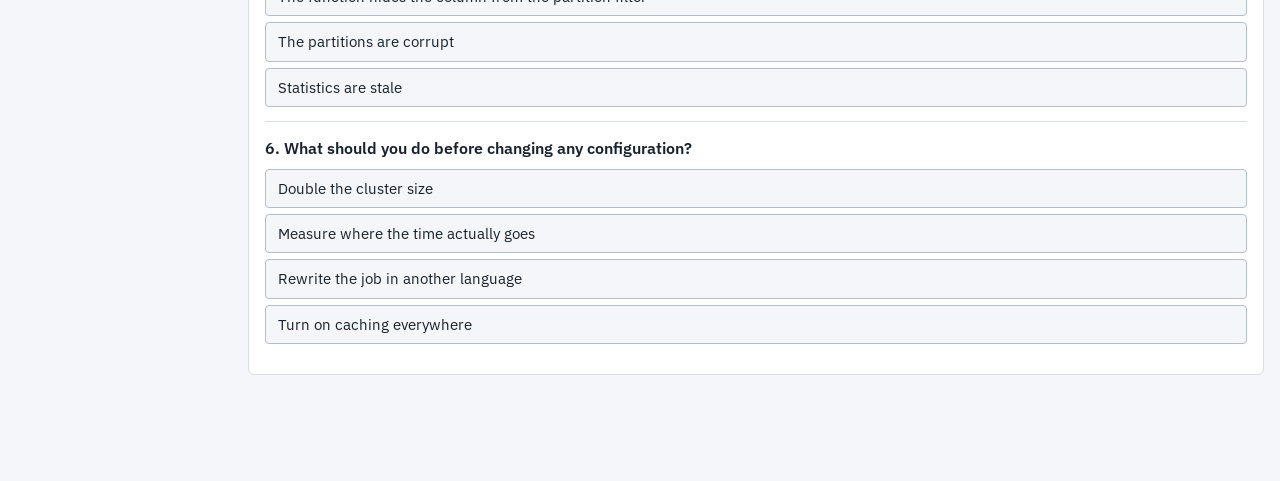
==== commit 4ebc8ea8: "Restyle pipeline tuning page to match the other explainers Rebuilt on the shared explainer.css: same" ====
--- a/data-pipeline-performance-tuning.html
+++ b/data-pipeline-performance-tuning.html
@@ -2,410 +2,428 @@
 <html lang="en">
 <head>
 <meta charset="utf-8">
-<meta name="viewport" content="width=device-width, initial-scale=1, viewport-fit=cover">
-<title>Pipeline Tuning Field Guide</title>
-<meta name="description" content="Data pipeline performance tuning: measuring, reading less, incremental loads, joins, skew, writes, memory and orchestration, with a symptom finder and quiz.">
+<meta name="viewport" content="width=device-width,initial-scale=1,viewport-fit=cover">
+<title>Pipeline Tuning</title>
+<meta name="description" content="Data pipeline performance tuning: measuring, reading less, incremental loads, joins, skew, writes, memory and orchestration, with a symptom finder, checklist and quiz.">
 <link rel="preconnect" href="https://fonts.googleapis.com">
-<link rel="stylesheet" href="https://fonts.googleapis.com/css2?family=Archivo:wght@500;600;800&family=Source+Serif+4:opsz,wght@8..60,400;8..60,600&family=IBM+Plex+Mono:wght@400;500&family=IBM+Plex+Sans:wght@400;600;700&display=swap">
+<link rel="preconnect" href="https://fonts.gstatic.com" crossorigin>
+<link rel="stylesheet" href="https://fonts.googleapis.com/css2?family=IBM+Plex+Mono:wght@400;500;600&amp;family=IBM+Plex+Sans:wght@400;500;600;700&amp;display=swap">
+<link rel="stylesheet" href="explainer.css">
 <link rel="stylesheet" href="site.css">
 <script src="site.js" defer></script>
 <style>
-/* Layout: chapter rail left, one chapter on stage, prev/next dock; collapses to a tab strip on phones. */
-:root{
-  --bg:#f4f5f2; --panel:#ffffff; --surface:#ffffff; --ink:#1b211d; --muted:#5d6760; --line:#d9ddd6;
-  --flow:#1f6f5c; --flow-soft:#e1efe9; --heat:#c4541b; --heat-soft:#fbe9df; --code-bg:#eef1ec;
-  --ok:#2c7a46; --ok-soft:#e2f2e7; --bad:#b0302a; --bad-soft:#f9e3e1;
-  --f-display:"Archivo","Helvetica Neue",Arial,sans-serif;
-  --f-body:"Source Serif 4",Georgia,"Times New Roman",serif;
-  --f-mono:"IBM Plex Mono",ui-monospace,Menlo,Consolas,monospace;
-  color-scheme:light;
-}
-@media (prefers-color-scheme: dark){:root:not([data-theme="light"]){
-  --bg:#111613; --panel:#171e1a; --surface:#171e1a; --ink:#e4ebe6; --muted:#97a59c; --line:#28332c;
-  --flow:#5cc2a3; --flow-soft:#183229; --heat:#f08b55; --heat-soft:#3a2216; --code-bg:#1d2621;
-  --ok:#7fd29c; --ok-soft:#173322; --bad:#f39a93; --bad-soft:#3b1b19; color-scheme:dark}}
-:root[data-theme="dark"]{
-  --bg:#111613; --panel:#171e1a; --surface:#171e1a; --ink:#e4ebe6; --muted:#97a59c; --line:#28332c;
-  --flow:#5cc2a3; --flow-soft:#183229; --heat:#f08b55; --heat-soft:#3a2216; --code-bg:#1d2621;
-  --ok:#7fd29c; --ok-soft:#173322; --bad:#f39a93; --bad-soft:#3b1b19; color-scheme:dark}
-
-*{box-sizing:border-box}
-html,body{height:100%}
-body{margin:0;background:var(--bg);color:var(--ink);font-family:var(--f-body);font-size:17px;line-height:1.6}
-.app{display:grid;grid-template-columns:260px minmax(0,1fr);gap:32px;max-width:1240px;margin:0 auto;
-  padding-left:max(16px,env(safe-area-inset-left,0px));padding-right:max(16px,env(safe-area-inset-right,0px));padding-block:24px}
-
-.rail{position:sticky;top:24px;align-self:start;display:flex;flex-direction:column;gap:16px}
-.brand{font-family:var(--f-display);font-weight:800;font-size:22px;line-height:1.1;letter-spacing:-.01em}
-.brand small{display:block;font-family:var(--f-mono);font-weight:400;font-size:12px;color:var(--muted);letter-spacing:.04em;margin-top:6px}
-.steps{list-style:none;margin:0;padding:0;display:flex;flex-direction:column}
-.steps button{all:unset;cursor:pointer;box-sizing:border-box;width:100%;display:grid;grid-template-columns:28px 1fr;gap:6px;padding:7px 10px;border-radius:6px;font-family:var(--f-display);font-size:15px;color:var(--muted)}
-.steps button .no{font-family:var(--f-mono);font-size:12px;padding-top:2px}
-.steps button:hover{background:var(--flow-soft);color:var(--ink)}
-.steps button:focus-visible{outline:2px solid var(--flow);outline-offset:1px}
-.steps button[aria-current="step"]{background:var(--ink);color:var(--panel)}
-.steps button.seen:not([aria-current]) .no{color:var(--flow)}
-.hint{font-family:var(--f-mono);font-size:12px;color:var(--muted)}
-kbd{font-family:var(--f-mono);font-size:11px;border:1px solid var(--line);border-bottom-width:2px;border-radius:4px;padding:0 5px;background:var(--panel)}
-.theme{all:unset;cursor:pointer;font-family:var(--f-mono);font-size:12px;color:var(--muted);border:1px solid var(--line);border-radius:4px;padding:3px 8px;align-self:start}
-.theme:focus-visible{outline:2px solid var(--flow)}
-
-.stage{min-width:0;display:flex;flex-direction:column;gap:16px}
-.meter{display:flex;gap:4px}
-.meter i{flex:1;height:6px;border-radius:3px;background:var(--line);transition:background .25s}
-.meter i.on{background:var(--flow)}
-.card{background:var(--panel);border:1px solid var(--line);border-radius:10px;padding:32px 36px;min-width:0}
-.eyebrow{font-family:var(--f-mono);font-size:12px;letter-spacing:.1em;text-transform:uppercase;color:var(--heat)}
-h1,h2,h3{font-family:var(--f-display);text-wrap:balance;margin:0;line-height:1.15;letter-spacing:-.01em}
-h1{font-size:40px;font-weight:800;margin-top:6px}
-h2{font-size:22px;font-weight:600;margin-top:28px;margin-bottom:6px}
-h3{font-size:17px;font-weight:600}
-p{margin:10px 0;max-width:68ch}
-.lead{font-size:19px}
-ul.pts{margin:10px 0;padding-left:20px;max-width:70ch}
-ul.pts li{margin:6px 0}
-ul.pts li::marker{color:var(--flow)}
-code{font-family:var(--f-mono);font-size:.85em;background:var(--code-bg);padding:1px 5px;border-radius:4px}
-pre{font-family:var(--f-mono);font-size:13.5px;line-height:1.55;background:var(--code-bg);border-radius:8px;padding:14px 16px;overflow-x:auto;margin:12px 0}
-pre code{background:none;padding:0;font-size:inherit}
-pre .c{color:var(--muted)}
-pre .k{color:var(--flow);font-weight:500}
-
-.grid2{display:grid;grid-template-columns:repeat(2,minmax(0,1fr));gap:14px;margin-top:14px}
-.box{border:1px solid var(--line);border-radius:8px;padding:14px 16px;min-width:0}
-.box h3{margin-bottom:4px}
-.box p{margin:4px 0;font-size:15.5px}
-.do{border-left:4px solid var(--ok)} .dont{border-left:4px solid var(--bad)}
-.do h3{color:var(--ok)} .dont h3{color:var(--bad)}
-
-.tbl{overflow-x:auto;margin-top:12px}
-table{border-collapse:collapse;width:100%;font-size:15px}
-th,td{text-align:left;padding:9px 10px;border-bottom:1px solid var(--line);vertical-align:top}
-th{font-family:var(--f-mono);font-size:12px;text-transform:uppercase;letter-spacing:.06em;color:var(--muted);font-weight:500}
-td:first-child{font-family:var(--f-display);font-weight:600;white-space:nowrap}
-td.num{font-family:var(--f-mono);font-variant-numeric:tabular-nums;white-space:nowrap}
-
-.callout{background:var(--heat-soft);border-radius:8px;padding:12px 16px;margin:16px 0;max-width:72ch}
-.callout b{font-family:var(--f-display);color:var(--heat)}
-
-/* stage diagram */
-.flow{display:flex;align-items:stretch;gap:0;margin:18px 0 6px;overflow-x:auto;padding-bottom:4px}
-.stg{all:unset;cursor:pointer;flex:1 0 110px;border:1px solid var(--line);border-radius:8px;padding:10px 12px;display:flex;flex-direction:column;gap:6px;background:var(--panel)}
-.stg:hover{border-color:var(--flow)}
-.stg:focus-visible{outline:2px solid var(--flow)}
-.stg[aria-pressed="true"]{border-color:var(--heat);background:var(--heat-soft)}
-.stg b{font-family:var(--f-display);font-size:15px}
-.stg .t{font-family:var(--f-mono);font-size:12px;color:var(--muted);font-variant-numeric:tabular-nums}
-.stg .bar{height:6px;border-radius:3px;background:var(--flow)}
-.stg.slow .bar{background:var(--heat)}
-.arrow{align-self:center;color:var(--muted);padding:0 6px;font-family:var(--f-mono)}
-.stgdetail{min-height:3em}
-
-/* diagnostic */
-.symptoms{display:flex;flex-wrap:wrap;gap:8px;margin:14px 0}
-.chip{all:unset;cursor:pointer;font-family:var(--f-display);font-size:14px;padding:6px 12px;border-radius:16px;border:1px solid var(--line)}
-.chip:hover{border-color:var(--flow)}
-.chip:focus-visible{outline:2px solid var(--flow);outline-offset:2px}
-.chip[aria-pressed="true"]{background:var(--ink);color:var(--panel);border-color:var(--ink)}
-.diag{border-top:1px solid var(--line);padding-top:12px}
-
-/* checklist */
-.check{list-style:none;padding:0;margin:12px 0;display:flex;flex-direction:column;gap:6px;max-width:72ch}
-.check label{display:flex;gap:10px;align-items:flex-start;cursor:pointer;padding:6px 8px;border-radius:6px}
-.check label:hover{background:var(--flow-soft)}
-.check input{margin-top:5px;accent-color:var(--flow);width:16px;height:16px;flex:none}
-.check input:checked + span{color:var(--muted);text-decoration:line-through}
-.tally{font-family:var(--f-mono);font-size:13px;color:var(--muted)}
-
-/* quiz */
-.q{border-top:1px solid var(--line);padding:16px 0}
-.q h3{margin-bottom:8px}
+/* Page-only pieces, built from the shared explainer.css tokens. */
+.jump{display:flex;flex-wrap:wrap;gap:4px 14px;align-items:center;min-width:0}
+.jump a{font-family:var(--mono);font-size:.8rem;color:var(--muted);text-decoration:none;padding:2px 0;border-bottom:2px solid transparent}
+.jump a:hover{color:var(--ink)}
+.jump a.on{color:var(--ink);border-bottom-color:var(--ink)}
+.jump a:focus-visible{outline:2px solid var(--pit);outline-offset:2px}
+section{scroll-margin-top:calc(env(safe-area-inset-top,0px) + 64px)}
+
+.runbar{display:flex;gap:3px;padding:14px;min-width:560px}
+.seg{all:unset;cursor:pointer;box-sizing:border-box;min-width:64px;border:1px solid var(--line-strong);border-radius:4px;padding:8px 10px;
+  background:color-mix(in srgb,var(--c) 12%,var(--surface));display:flex;flex-direction:column;gap:2px;overflow:hidden}
+.seg strong{font-family:var(--mono);font-size:.8rem;color:var(--c);white-space:nowrap}
+.seg span{font-family:var(--mono);font-size:.75rem;color:var(--muted);font-variant-numeric:tabular-nums;white-space:nowrap}
+.seg[aria-pressed="true"]{border-color:var(--c);background:color-mix(in srgb,var(--c) 26%,var(--surface));box-shadow:inset 0 -3px 0 var(--c)}
+.seg:focus-visible{outline:2px solid var(--pit);outline-offset:2px}
+.tw tr[data-i]{cursor:pointer}
+
+.chips{display:flex;flex-wrap:wrap;gap:8px}
+.chip{all:unset;cursor:pointer;font-size:.88rem;padding:5px 12px;border-radius:4px;border:1px solid var(--line-strong);background:var(--bg)}
+.chip:hover{border-color:var(--ink)}
+.chip[aria-pressed="true"]{border-color:var(--c);color:var(--c);font-weight:600;background:color-mix(in srgb,var(--c) 12%,var(--surface))}
+.chip:focus-visible{outline:2px solid var(--pit);outline-offset:2px}
+
+.checks{display:flex;flex-direction:column;gap:2px}
+.checks .check{padding:4px 0;align-items:flex-start}
+.checks .check input{margin-top:3px;flex:none}
+.checks .check input:checked + span{color:var(--muted);text-decoration:line-through}
+
+.q{display:flex;flex-direction:column;gap:8px;padding-block:14px;border-top:1px solid var(--line)}
+.q:first-child{border-top:0;padding-top:0}
+.q > p:first-child{margin:0;font-weight:600}
+.q .why{margin:0}
 .opts{display:flex;flex-direction:column;gap:6px}
-.opt{all:unset;cursor:pointer;box-sizing:border-box;border:1px solid var(--line);border-radius:6px;padding:8px 12px;font-size:16px}
-.opt:hover{border-color:var(--flow)}
-.opt:focus-visible{outline:2px solid var(--flow)}
-.opt.right{background:var(--ok-soft);border-color:var(--ok)}
-.opt.wrong{background:var(--bad-soft);border-color:var(--bad)}
-.why{font-size:15.5px;color:var(--muted);margin-top:8px}
-.score{font-family:var(--f-display);font-weight:600}
-
-.dock{display:flex;justify-content:space-between;align-items:center;gap:12px}
-.nav{all:unset;cursor:pointer;display:flex;flex-direction:column;gap:2px;padding:12px 16px;border:1px solid var(--line);border-radius:8px;background:var(--panel);min-width:0;max-width:46%}
-.nav:hover{border-color:var(--flow)}
-.nav:focus-visible{outline:2px solid var(--flow);outline-offset:2px}
-.nav[disabled]{visibility:hidden}
-.nav small{font-family:var(--f-mono);font-size:11px;color:var(--muted);text-transform:uppercase;letter-spacing:.08em}
-.nav b{font-family:var(--f-display);font-size:17px;font-weight:600;overflow:hidden;text-overflow:ellipsis;white-space:nowrap}
-.nav.next{margin-left:auto;text-align:right;background:var(--flow);border-color:var(--flow)}
-.nav.next small,.nav.next b{color:var(--panel)}
-.counter{font-family:var(--f-mono);font-size:13px;color:var(--muted);font-variant-numeric:tabular-nums}
-
-.view{animation:in .22s ease-out}
-@keyframes in{from{transform:translateY(5px)}to{transform:none}}
-@media (prefers-reduced-motion:reduce){.view{animation:none}.meter i{transition:none}}
-
-@media (max-width:880px){
-  .app{grid-template-columns:minmax(0,1fr);gap:14px}
-  .rail{position:static}
-  .steps{flex-direction:row;overflow-x:auto;gap:4px;padding-bottom:4px}
-  .steps button{white-space:nowrap;width:auto}
-  .hint{display:none}
-}
-@media (max-width:560px){
-  body{font-size:16px}
-  .card{padding:22px 18px}
-  h1{font-size:30px}
-  .grid2{grid-template-columns:minmax(0,1fr)}
-}
+.opt{all:unset;cursor:pointer;box-sizing:border-box;font-size:.94rem;padding:7px 12px;border:1px solid var(--line-strong);border-radius:4px;background:var(--bg)}
+.opt:hover{border-color:var(--ink)}
+.opt:focus-visible{outline:2px solid var(--pit);outline-offset:2px}
+.opt.right{border-color:var(--bridge);background:color-mix(in srgb,var(--bridge) 14%,transparent)}
+.opt.wrong{border-color:var(--snap);background:color-mix(in srgb,var(--snap) 14%,transparent)}
 </style>
 </head>
 <body>
-<div class="app">
-  <aside class="rail">
-    <div class="brand">Pipeline Tuning Field Guide<small>DATA PIPELINE PERFORMANCE</small></div>
-    <ol class="steps" id="steps"></ol>
-    <div class="hint"><kbd>←</kbd> <kbd>→</kbd> to page through</div>
-    <button class="theme" id="theme" type="button">Theme: system</button>
-  </aside>
-  <main class="stage">
-    <div class="meter" id="meter" aria-hidden="true"></div>
-    <article class="card view" id="view" aria-live="polite"></article>
-    <div class="dock">
-      <button class="nav prev" id="prev" type="button"><small>Back</small><b id="prevT"></b></button>
-      <span class="counter" id="count"></span>
-      <button class="nav next" id="next" type="button"><small>Next</small><b id="nextT"></b></button>
+<header class="top"><div class="wrap">
+  <h1>Data pipeline performance tuning</h1>
+  <p class="lede">A pipeline is only as fast as its slowest stage. Most tuning wins come from finding that stage and fixing one of a few common causes: too much data read, too much data moved between workers, uneven work, or slow writes.</p>
+  <div class="trio">
+    <span style="--c:var(--pit)"><i class="sw"></i>Reading: get less data in</span>
+    <span style="--c:var(--snap)"><i class="sw"></i>Compute: move and hold less</span>
+    <span style="--c:var(--bridge)"><i class="sw"></i>Writing: load in bulk</span>
+  </div>
+</div></header>
+
+<div class="scrub"><div class="wrap">
+  <label>Jump to</label>
+  <nav class="jump" id="jump" aria-label="Sections on this page">
+    <a href="#where">Where</a><a href="#measure">Measure</a><a href="#read">Read</a><a href="#incremental">Incremental</a><a href="#shuffle">Shuffles</a><a href="#skew">Skew</a><a href="#write">Writes</a><a href="#memory">Memory</a><a href="#orchestration">Orchestration</a><a href="#diagnose">Diagnose</a><a href="#checklist">Checklist</a><a href="#quiz">Quiz</a>
+  </nav>
+</div></div>
+
+<main class="wrap">
+
+<section class="first" id="where" style="--c:var(--snap)">
+  <p class="eyebrow"><i class="sw"></i>Start here</p>
+  <h2>Make the slow stage faster, not every stage</h2>
+  <p class="intro">A nightly run that takes 47 minutes. The bar is drawn to scale: each stage's width is its share of the run. Click a stage, or a row in the table, to see what it's doing.</p>
+  <figure>
+    <div class="scroll"><div class="runbar" id="runbar"></div></div>
+    <figcaption>Speeding up transform by half saves about 15 minutes. Making publish instant saves one. Spend effort where the minutes are.</figcaption>
+  </figure>
+  <div class="cols">
+    <div class="tw" id="tbStages"></div>
+    <div class="stack">
+      <p class="verdict bad" id="stageNote"></p>
     </div>
-  </main>
-</div>
+  </div>
+</section>
+
+<section id="measure" style="--c:var(--src)">
+  <p class="eyebrow"><i class="sw"></i>Step 1</p>
+  <h2>Measure before you tune</h2>
+  <p class="intro">Without numbers you'll tune the wrong thing. Record these for every stage on every run, and keep the history so you can see slow drift.</p>
+  <div class="cols">
+    <div class="tw"><table>
+      <caption>Per-stage metrics</caption>
+      <thead><tr><th>metric</th><th>tells you</th></tr></thead>
+      <tbody>
+        <tr><td>wall_clock_s</td><td>where the minutes go</td></tr>
+        <tr><td>rows_in / rows_out</td><td>join fan-out, filters that don't filter</td></tr>
+        <tr><td>bytes_read</td><td>whether pruning works</td></tr>
+        <tr><td>shuffle_bytes</td><td>data moved between workers</td></tr>
+        <tr><td>spill_bytes</td><td>memory pressure</td></tr>
+        <tr><td>task_max / task_median</td><td>skew</td></tr>
+        <tr><td>cpu_pct</td><td>compute bound, I/O bound or waiting</td></tr>
+      </tbody>
+    </table></div>
+    <div class="stack">
+      <div><h3>Where to look</h3>
+      <ul class="notes">
+        <li><strong>Spark:</strong> the stages tab in the Spark UI, and <code>EXPLAIN FORMATTED</code> for the plan.</li>
+        <li><strong>SQL warehouses:</strong> the query profile or <code>EXPLAIN ANALYZE</code>: bytes scanned, partitions pruned, spill.</li>
+        <li><strong>Orchestrators</strong> (Airflow, Dagster, ADF): task durations over time.</li>
+      </ul></div>
+    </div>
+  </div>
+</section>
+
+<section id="read" style="--c:var(--pit)">
+  <p class="eyebrow"><i class="sw"></i>Step 2 · Reading</p>
+  <h2>Read less data</h2>
+  <p class="intro">The cheapest row is the one you never read. Columnar formats, partitions and early filters all cut how much has to come off disk or over the network.</p>
+  <div class="cols">
+    <div class="stack">
+      <ul class="notes">
+        <li><strong>Columnar formats.</strong> Parquet, ORC, Delta and Iceberg let readers fetch only the needed columns and skip blocks using min/max statistics.</li>
+        <li><strong>Partitioning.</strong> Partition on a low-cardinality column you always filter by, usually a date. Partitioning by user ID or timestamp creates thousands of tiny files.</li>
+        <li><strong>Clustering / Z-ordering.</strong> Sort data within files on high-cardinality filter columns, so more blocks can be skipped.</li>
+        <li><strong>Pushdown.</strong> Filter rows and select columns as early as possible, ideally in the source query.</li>
+        <li><strong>File sizes</strong> of roughly 128 MB to 1 GB, compressed with Snappy or ZSTD.</li>
+      </ul>
+    </div>
+    <div class="stack">
+      <div><h3>Blocks pruning</h3>
+<pre><span class="cm">-- the function hides the partition column</span>
+select *
+from events
+where <span class="d">date(event_ts)</span> = '2026-11-10'</pre></div>
+      <div><h3>Prunes</h3>
+<pre><span class="cm">-- filter the partition column directly,</span>
+<span class="cm">-- select only what you need</span>
+select user_id, amount
+from events
+where <span class="d">event_date</span> = '2026-11-10'</pre></div>
+    </div>
+  </div>
+</section>
+
+<section id="incremental" style="--c:var(--pit)">
+  <p class="eyebrow"><i class="sw"></i>Step 3 · Reading</p>
+  <h2>Process only what changed</h2>
+  <p class="intro">A full reload gets slower every day, because history keeps growing. An incremental load costs about the same every day, because it grows with the daily volume instead.</p>
+  <div class="tw"><table class="cmp">
+    <thead><tr><th></th><th>How it works</th><th>Watch out for</th></tr></thead>
+    <tbody>
+      <tr><th>Watermark</th><td>Read rows where <code>updated_at</code> is later than the last high-water mark</td><td>Late-arriving rows, clock drift, a column the source doesn't always maintain</td></tr>
+      <tr><th>CDC</th><td>Read inserts, updates and deletes from the source's change log</td><td>Setup effort, ordering, schema changes</td></tr>
+      <tr><th>Partition overwrite</th><td>Rebuild only the partitions that changed</td><td>You must know which partitions changed</td></tr>
+      <tr><th>Hashdiff</th><td>Compare a hash of the row with the stored one and load only the differences</td><td>Still reads the full source, but writes much less</td></tr>
+    </tbody>
+  </table></div>
+  <div class="cols" style="margin-top:26px">
+<pre>merge into dw.orders t
+using (
+  select * from staging.orders
+  where updated_at &gt; <span class="d">:last_watermark</span>
+) s
+on t.order_id = s.order_id
+when matched then update set *
+when not matched then insert *</pre>
+    <ul class="notes">
+      <li>A <code>merge</code> on a stable key is idempotent: running it twice gives the same result, so retries are safe.</li>
+      <li>The hashdiff pattern is the same one the satellite loader uses on the <a href="loading.html">hashing and loading</a> page.</li>
+      <li>Late-arriving data needs care with any watermark. See the <a href="time.html">time</a> page.</li>
+    </ul>
+  </div>
+</section>
+
+<section id="shuffle" style="--c:var(--snap)">
+  <p class="eyebrow"><i class="sw"></i>Step 4 · Compute</p>
+  <h2>Move less data between workers</h2>
+  <p class="intro">Joins, <code>group by</code>, <code>distinct</code> and window functions redistribute rows across the cluster. These shuffles cost network, disk and memory, and they are usually the most expensive part of a distributed job.</p>
+  <div class="tw"><table class="cmp">
+    <thead><tr><th></th><th>Use when</th><th>Cost</th></tr></thead>
+    <tbody>
+      <tr><th>Broadcast join</th><td>One side is small, up to a few hundred MB</td><td>Small side copied to every worker; big side stays put</td></tr>
+      <tr><th>Sort-merge join</th><td>Both sides are large</td><td>Both sides shuffled and sorted</td></tr>
+      <tr><th>Shuffle hash join</th><td>One side fits in memory per partition</td><td>Both sides shuffled, no sort</td></tr>
+      <tr><th>Bucketed join</th><td>The same tables are joined on the same key again and again</td><td>Shuffle paid once, at write time</td></tr>
+    </tbody>
+  </table></div>
+  <div class="cols" style="margin-top:26px">
+<pre><span class="cm"># PySpark: broadcast a small dimension</span>
+from pyspark.sql.functions import broadcast
+facts.join(<span class="d">broadcast(dim_country)</span>, "country_id")
+
+<span class="cm"># let adaptive execution resize partitions</span>
+spark.conf.set("spark.sql.adaptive.enabled", "true")</pre>
+    <div class="pair">
+      <div><h3>Do</h3><ul class="notes">
+        <li>Filter and aggregate before joining</li>
+        <li>Drop wide columns before the shuffle</li>
+        <li>Reuse one partitioning across consecutive steps</li>
+      </ul></div>
+      <div><h3>Avoid</h3><ul class="notes">
+        <li>Joining before filtering</li>
+        <li>Several <code>distinct</code>s where one <code>group by</code> would do</li>
+        <li>Accidental cross joins from a missing join key</li>
+      </ul></div>
+    </div>
+  </div>
+</section>
+
+<section id="skew" style="--c:var(--snap)">
+  <p class="eyebrow"><i class="sw"></i>Step 5 · Compute</p>
+  <h2>Spread the work evenly</h2>
+  <p class="intro">A parallel stage finishes when its slowest task finishes. If one key holds a large share of the rows, one task gets all of them while the rest of the cluster waits.</p>
+  <div class="tri">
+    <div><h3>Spotting skew</h3><ul class="notes">
+      <li>The slowest task takes many times longer than the median.</li>
+      <li>One partition is far larger in shuffle read size.</li>
+      <li>A few keys hold most rows, often <code>null</code>, <code>'unknown'</code> or a test account.</li>
+    </ul></div>
+    <div><h3>Fixing it</h3><ul class="notes">
+      <li>Handle <code>null</code> keys separately if they can't match anyway.</li>
+      <li>Broadcast the other side if it is small enough.</li>
+      <li>Salt the hot key: add a random suffix on the big side and duplicate the matching rows on the small side.</li>
+      <li>Let Spark AQE split skewed partitions (<code>spark.sql.adaptive.skewJoin.enabled</code>).</li>
+    </ul></div>
+    <div><h3>Sizing parallelism</h3><ul class="notes">
+      <li>Aim for partitions of about 100–200 MB after a shuffle.</li>
+      <li>Run 2–3 tasks per CPU core, so fast tasks fill the gaps.</li>
+      <li>Read sources in parallel too. A single JDBC connection is a common hidden bottleneck.</li>
+    </ul></div>
+  </div>
+<pre><span class="cm">-- find the hot keys</span>
+select customer_id, count(*) as n
+from orders
+group by customer_id
+order by <span class="d">n desc</span>
+limit 20</pre>
+</section>
+
+<section id="write" style="--c:var(--bridge)">
+  <p class="eyebrow"><i class="sw"></i>Step 6 · Writing</p>
+  <h2>Load in bulk</h2>
+  <p class="intro">Row-by-row writes through a database driver are often the slowest part of an otherwise fast pipeline. Stage files and load them in one statement instead.</p>
+  <div class="cols">
+    <div class="stack"><div class="tw"><table>
+      <caption>Typical throughput <span>· orders of magnitude</span></caption>
+      <thead><tr><th>approach</th><th>rows / s</th></tr></thead>
+      <tbody>
+        <tr><td>row-by-row insert</td><td>10² – 10³</td></tr>
+        <tr><td>batched insert</td><td>10⁴</td></tr>
+        <tr class="on"><td>copy from staged files</td><td>10⁵ – 10⁶+</td></tr>
+      </tbody>
+    </table></div>
+    <p class="muted" style="font-size:.86rem;margin:0">Real numbers depend on row width, the warehouse and the network.</p></div>
+    <ul class="notes">
+      <li><strong>Bulk loads.</strong> Stage files in object storage and use <code>copy</code> or a set-based <code>merge</code>.</li>
+      <li><strong>Fewer, larger files.</strong> Repartition before writing. Many tiny files slow down every later read.</li>
+      <li><strong>Compaction.</strong> Streaming and micro-batches create small files; compact them on a schedule (<code>optimize</code> in Delta, <code>rewrite_data_files</code> in Iceberg).</li>
+      <li><strong>Indexes.</strong> On row stores, index maintenance slows big loads. Some teams drop and rebuild indexes around them.</li>
+      <li><strong>Commits.</strong> Commit in batches, not per row.</li>
+    </ul>
+  </div>
+</section>
+
+<section id="memory" style="--c:var(--snap)">
+  <p class="eyebrow"><i class="sw"></i>Step 7 · Compute</p>
+  <h2>Memory, spill and caching</h2>
+  <p class="intro">When a sort, join or aggregation doesn't fit in memory, it spills to disk and slows down sharply. Check for skew before adding memory: one oversized partition spills no matter how big the cluster is.</p>
+  <div class="pair">
+    <div><h3>Do</h3><ul class="notes">
+      <li>Use more, smaller partitions, and carry fewer columns</li>
+      <li>Cache a cleaned table that several outputs reuse, and unpersist it afterwards</li>
+      <li>Prefer built-in SQL functions</li>
+      <li>Check the spill columns in the job metrics</li>
+    </ul></div>
+    <div><h3>Avoid</h3><ul class="notes">
+      <li>Caching everything by default</li>
+      <li><code>collect()</code> or <code>toPandas()</code> on large data, which pulls it all onto one machine</li>
+      <li>Python UDFs for simple string or date logic: they serialise every row and block optimisations</li>
+      <li>Raising memory before checking for skew</li>
+    </ul></div>
+  </div>
+</section>
+
+<section id="orchestration" style="--c:var(--src)">
+  <p class="eyebrow"><i class="sw"></i>Step 8</p>
+  <h2>Orchestration and cost</h2>
+  <p class="intro">The total run time is set by the longest chain of dependent tasks, not by the sum of all tasks.</p>
+  <div class="flow">
+    <div><strong>extract_crm</strong>6 min</div><em>→</em>
+    <div class="c"><strong>transform_orders</strong>31 min · critical path</div><em>→</em>
+    <div><strong>load_marts</strong>9 min</div>
+  </div>
+  <ul class="notes">
+    <li><strong>Run independent tasks in parallel.</strong> A DAG that runs everything in sequence leaves most of the cluster idle.</li>
+    <li><strong>Shorten the critical path</strong> first. Speeding up a task off that path doesn't change the end time.</li>
+    <li><strong>Right-size compute per task:</strong> a small cluster for light tasks, a large one for the heavy transform.</li>
+    <li><strong>Autoscaling and spot instances</strong> cut cost for fault-tolerant batch work.</li>
+    <li><strong>Schedule around contention.</strong> Shared warehouses slow down at peak hours.</li>
+    <li><strong>Track cost per run</strong> next to run time. A run that is twice as fast and four times as expensive isn't always a win.</li>
+    <li><strong>Plot run time per day.</strong> A slow, steady climb usually means full reloads or piling-up small files.</li>
+  </ul>
+</section>
+
+<section id="diagnose" style="--c:var(--snap)">
+  <p class="eyebrow"><i class="sw"></i>Tool</p>
+  <h2>What are you seeing?</h2>
+  <p class="intro">Pick a symptom to see the likely cause and what to try.</p>
+  <div class="demo">
+    <div class="chips" id="symptoms"></div>
+    <p class="verdict bad" id="diagCause"></p>
+    <ul class="notes" id="diagFix"></ul>
+  </div>
+</section>
+
+<section id="checklist" style="--c:var(--bridge)">
+  <p class="eyebrow"><i class="sw"></i>Tool</p>
+  <h2>Pipeline review checklist</h2>
+  <p class="intro">Tick what your pipeline already does. Ticks are saved in this browser.</p>
+  <div class="demo">
+    <div class="checks" id="checks"></div>
+    <p class="verdict ok" id="tally"></p>
+  </div>
+</section>
+
+<section id="quiz" style="--c:var(--pit)">
+  <p class="eyebrow"><i class="sw"></i>Practice</p>
+  <h2>Self-check</h2>
+  <p class="intro">Six questions. Click an answer to see whether it's right and why.</p>
+  <div class="demo">
+    <div id="qs"></div>
+    <p class="verdict ok" id="score" hidden></p>
+  </div>
+</section>
+<div class="foot"></div>
+</main>
 
 <script>
+(function(){
+const $=id=>document.getElementById(id);
+
 const STAGES=[
-  {n:"Extract",t:4,d:"Pulling 40 M rows over JDBC with a single connection. One reader, one network stream."},
-  {n:"Land",t:2,d:"Writing raw files to object storage. Fast, mostly I/O bound."},
-  {n:"Transform",t:31,slow:true,d:"A join between orders and a 3 TB events table shuffles everything. One customer key holds 18% of the rows, so one task runs for 25 minutes while the rest finish in 2."},
-  {n:"Load",t:9,d:"Row-by-row upserts into the warehouse. Switching to a staged bulk MERGE would cut this a lot."},
-  {n:"Publish",t:1,d:"Refreshing a few views and sending a completion event."}
+  {n:"extract",t:4,c:"pit",rows:"40 M",d:"Pulls 40 M rows over JDBC with a single connection. Partitioned reads would help, but this is only 9% of the run."},
+  {n:"land",t:2,c:"bridge",rows:"40 M",d:"Writes raw Parquet files to object storage. Fast and mostly I/O bound. Nothing to gain here."},
+  {n:"transform",t:31,c:"snap",rows:"40 M → 12 M",d:"Joins orders to a 3 TB events table, so everything is shuffled. One customer key holds 18% of the rows, so one task runs 25 minutes while the rest finish in 2. Fix the skew first, then filter events before the join."},
+  {n:"load",t:9,c:"bridge",rows:"12 M",d:"Row-by-row upserts into the warehouse. Staged files and one bulk merge would cut this to a minute or two."},
+  {n:"publish",t:1,c:"src",rows:"–",d:"Refreshes a few views and sends a completion event. Already fast."}
 ];
-const SYMPTOMS={
-  "One task runs far longer than the others":["<b>Data skew.</b> A few keys hold most of the rows.","Check the row count per key: <code>GROUP BY key ORDER BY count DESC</code>.","Fixes: salt the hot key, broadcast the small side, or turn on adaptive skew handling (Spark AQE <code>spark.sql.adaptive.skewJoin.enabled</code>)."],
-  "Run time grows every day":["<b>Full reloads on a growing table.</b>","Switch to incremental loads using a watermark column or CDC.","Partition the target by date so each run touches only new partitions."],
-  "Lots of disk spill in the job metrics":["<b>Partitions too big for executor memory.</b>","Increase the number of shuffle partitions, or let AQE coalesce them.","Drop columns you don't need before the shuffle. Check for wide rows (JSON blobs) carried through joins."],
-  "Thousands of tiny output files":["<b>Small-files problem.</b> Every file adds open/list overhead for readers.","Aim for files of roughly 128 MB–1 GB. Repartition or coalesce before writing.","Run periodic compaction (<code>OPTIMIZE</code> in Delta, <code>rewrite_data_files</code> in Iceberg)."],
-  "Query scans the whole table for one day":["<b>No pruning.</b> The filter can't skip data.","Partition or cluster on the column you filter by most.","Don't wrap the partition column in a function in the WHERE clause, because that blocks pruning."],
-  "Cluster sits mostly idle":["<b>Too little parallelism, or waiting on a slow source.</b>","Read with several connections (partitioned JDBC reads with <code>partitionColumn</code>, <code>numPartitions</code>).","Look for serial steps in the orchestrator that could run in parallel."],
-  "Warehouse load is slow":["<b>Row-by-row inserts or updates.</b>","Stage files and use bulk <code>COPY</code> / <code>MERGE</code>.","Batch commits. Disable or defer index maintenance during big loads where the warehouse allows it."]
+const TOTAL=STAGES.reduce((s,x)=>s+x.t,0);
+let sel=2;
+function renderStages(){
+  $('runbar').innerHTML=STAGES.map((s,i)=>`<button class="seg" type="button" data-i="${i}" style="--c:var(--${s.c});flex:${s.t} 1 0" aria-pressed="${i===sel}"><strong>${s.n}</strong><span>${s.t} min</span></button>`).join('');
+  $('tbStages').innerHTML=`<table><caption>nightly_run <span>· ${TOTAL} min</span></caption><thead><tr><th>stage</th><th>minutes</th><th>share</th><th>rows</th></tr></thead><tbody>${
+    STAGES.map((s,i)=>`<tr data-i="${i}" class="${i===sel?'on':''}" style="--c:var(--${s.c})"><td>${s.n}</td><td>${s.t}</td><td>${Math.round(s.t/TOTAL*100)}%</td><td>${s.rows}</td></tr>`).join('')}</tbody></table>`;
+  const s=STAGES[sel], note=$('stageNote');
+  note.className='verdict '+(s.t/TOTAL>.3?'bad':'ok');
+  note.innerHTML=`${s.n}: ${s.t} of ${TOTAL} minutes. <span>${s.d}</span>`;
+  document.querySelectorAll('#runbar .seg,#tbStages tr[data-i]').forEach(el=>el.onclick=()=>{sel=+el.dataset.i;renderStages()});
+}
+
+const SYM={
+  "One task runs far longer than the rest":["Data skew: a few keys hold most of the rows.",["Count rows per key with <code>group by key order by count(*) desc</code>.","Broadcast the small side, salt the hot key, or turn on <code>spark.sql.adaptive.skewJoin.enabled</code>.","Handle <code>null</code> keys separately."]],
+  "Run time grows every day":["Full reloads of a table whose history keeps growing.",["Switch to an incremental load with a watermark or CDC.","Partition the target by date so each run only touches new partitions."]],
+  "Lots of spill in the job metrics":["Partitions too big for executor memory.",["Raise the number of shuffle partitions, or let adaptive execution coalesce them.","Drop unneeded columns, especially JSON blobs, before joins.","Check for skew before adding memory."]],
+  "Thousands of tiny output files":["The small-files problem: every file adds open and list overhead.",["Repartition or coalesce before writing; aim for 128 MB to 1 GB per file.","Compact on a schedule with <code>optimize</code> (Delta) or <code>rewrite_data_files</code> (Iceberg)."]],
+  "A one-day query scans the whole table":["No pruning: the filter can't skip data.",["Partition or cluster on the column you filter by most.","Filter the partition column directly, without wrapping it in a function."]],
+  "The cluster sits mostly idle":["Too little parallelism, or waiting on a slow source.",["Read with several connections (<code>partitionColumn</code>, <code>numPartitions</code> on JDBC reads).","Look for serial steps in the DAG that could run in parallel."]],
+  "Loading into the warehouse is slow":["Row-by-row inserts or updates.",["Stage files and use bulk <code>copy</code> or a set-based <code>merge</code>.","Commit in batches; defer index maintenance during big loads where possible."]]
 };
+let sym=Object.keys(SYM)[0];
+function renderDiag(){
+  $('symptoms').innerHTML=Object.keys(SYM).map(k=>`<button class="chip" type="button" aria-pressed="${k===sym}">${k}</button>`).join('');
+  $('diagCause').innerHTML=`Likely cause <span>· ${SYM[sym][0]}</span>`;
+  $('diagFix').innerHTML=SYM[sym][1].map(x=>`<li>${x}</li>`).join('');
+  $('symptoms').querySelectorAll('.chip').forEach(b=>b.onclick=()=>{sym=b.textContent;renderDiag()});
+}
+
+const CHECK=["Each stage's duration and row count is logged on every run","Only new or changed data is processed (watermark, CDC or partition overwrite)","Filters and column selection happen as early as possible","Tables are partitioned or clustered on the columns used in filters","Files are columnar (Parquet, ORC, Delta, Iceberg) and 128 MB to 1 GB each","Join keys are checked for skew","Small dimension tables are broadcast","Writes to the warehouse use bulk copy or merge, not row-by-row","Shuffle partitions are sized to the data, or adaptive execution is on","Independent tasks in the orchestrator run in parallel","Retries are idempotent, so reruns don't duplicate data","Cost per run is tracked next to run time"];
+let ticks={}; try{ticks=JSON.parse(localStorage.getItem('ptg-checks')||'{}')}catch(e){}
+function renderChecks(){
+  if(!$('checks').children.length){
+    $('checks').innerHTML=CHECK.map((c,i)=>`<label class="check"><input type="checkbox" id="chk${i}" data-i="${i}"${ticks[i]?' checked':''}><span>${c}</span></label>`).join('');
+    $('checks').querySelectorAll('input').forEach(c=>c.onchange=()=>{ticks[c.dataset.i]=c.checked;try{localStorage.setItem('ptg-checks',JSON.stringify(ticks))}catch(e){}renderChecks()});
+  }
+  const n=CHECK.filter((_,i)=>ticks[i]).length, t=$('tally');
+  t.className='verdict '+(n>=9?'ok':'bad');
+  t.innerHTML=`${n} of ${CHECK.length} in place. <span>${n>=9?'A well-tuned pipeline.':'Work through the unticked items from the top.'}</span>`;
+}
+
 const QUIZ=[
-  {q:"A Spark join has 199 tasks finishing in 40 s and one task running 22 min. What is the most likely cause?",o:["Too few executors","Data skew on the join key","Wrong file format","Network latency to storage"],a:1,w:"One straggler among many fast tasks is the classic sign of skew: one key's rows all land in one partition."},
-  {q:"Which change usually helps most when a nightly job reprocesses a 5-year table to add yesterday's rows?",o:["Bigger cluster","More shuffle partitions","Incremental load with a watermark","Switch CSV to JSON"],a:2,w:"Processing only new data turns the cost from 'grows with history' into 'grows with daily volume'."},
-  {q:"Why does a columnar format such as Parquet speed up analytical reads?",o:["It stores rows in sorted order","Readers fetch only the columns they need and skip row groups using min/max stats","It is uncompressed","It avoids schemas"],a:1,w:"Column pruning plus predicate pushdown on row-group statistics cut I/O."},
-  {q:"A 20 MB lookup table is joined to a 2 TB fact table. What's the usual best join strategy?",o:["Sort-merge join","Broadcast the lookup table","Cross join then filter","Nested loop join"],a:1,w:"Broadcasting the small side avoids shuffling the 2 TB table."},
-  {q:"WHERE DATE(event_ts) = '2026-11-10' on a table partitioned by event_date scans every partition. Why?",o:["The date literal is wrong","Applying a function to the column hides it from the partition filter","Partitions are corrupt","Statistics are stale"],a:1,w:"Filter on the partition column directly: WHERE event_date = '2026-11-10'."},
-  {q:"What should you do first before changing any configuration?",o:["Double the cluster size","Measure where time is actually spent","Rewrite the job in another language","Turn on caching everywhere"],a:1,w:"Tune the bottleneck you can measure. Changing anything else just moves cost around."}
+  {q:"A Spark join has 199 tasks finishing in 40 s and one task running 22 min. What's the most likely cause?",o:["Too few executors","Data skew on the join key","Wrong file format","Network latency to storage"],a:1,w:"One straggler among many fast tasks is the classic sign of skew: one key's rows all land in one partition."},
+  {q:"A nightly job reprocesses a 5-year table to add yesterday's rows. Which change usually helps most?",o:["A bigger cluster","More shuffle partitions","An incremental load with a watermark","Switching CSV to JSON"],a:2,w:"Processing only new data makes the cost grow with daily volume instead of with total history."},
+  {q:"Why does Parquet speed up analytical reads?",o:["It stores rows in sorted order","Readers fetch only the needed columns and skip row groups using min/max statistics","It is uncompressed","It has no schema"],a:1,w:"Column pruning plus predicate pushdown on row-group statistics cut I/O."},
+  {q:"A 20 MB lookup table is joined to a 2 TB fact table. What's the usual best join?",o:["Sort-merge join","Broadcast the lookup table","Cross join, then filter","Nested loop join"],a:1,w:"Broadcasting the small side avoids shuffling the 2 TB table."},
+  {q:"where date(event_ts) = '2026-11-10' on a table partitioned by event_date scans every partition. Why?",o:["The date literal is wrong","The function hides the column from the partition filter","The partitions are corrupt","Statistics are stale"],a:1,w:"Filter the partition column directly: where event_date = '2026-11-10'."},
+  {q:"What should you do before changing any configuration?",o:["Double the cluster size","Measure where the time actually goes","Rewrite the job in another language","Turn on caching everywhere"],a:1,w:"Tune the bottleneck you can measure. Changing anything else just moves cost around."}
 ];
-const CHECK=[
-  "Each stage's duration and row count is logged on every run",
-  "Only new or changed data is processed (watermark, CDC or partition overwrite)",
-  "Filters and column selection happen as early as possible",
-  "Tables are partitioned or clustered on the columns used in filters",
-  "Files are columnar (Parquet/ORC/Delta/Iceberg) and 128 MB–1 GB each",
-  "Join keys are checked for skew",
-  "Small dimension tables are broadcast",
-  "Writes to the warehouse use bulk COPY/MERGE, not row-by-row",
-  "Shuffle partitions are sized to the data, or adaptive execution is on",
-  "Independent tasks in the orchestrator run in parallel",
-  "Retries are idempotent so reruns don't duplicate data",
-  "Cost per run is tracked next to run time"
-];
-
-const pts=a=>`<ul class="pts">${a.map(x=>`<li>${x}</li>`).join("")}</ul>`;
-const dd=(d,n)=>`<div class="grid2"><div class="box do"><h3>Do</h3>${d.map(x=>`<p>${x}</p>`).join("")}</div><div class="box dont"><h3>Avoid</h3>${n.map(x=>`<p>${x}</p>`).join("")}</div></div>`;
-
-let stageSel=2, symSel=Object.keys(SYMPTOMS)[0], answers={}, checks={};
-try{checks=JSON.parse(localStorage.getItem("ptg-checks")||"{}")}catch(e){}
-
-const STEPS=[
- {id:"start",t:"Start here",h:()=>`
-  <div class="eyebrow">Overview</div><h1>Make the slow stage faster, not every stage</h1>
-  <p class="lead">A pipeline is only as fast as its slowest stage. Most tuning wins come from finding that stage and fixing one of a handful of common causes: too much data read, too much data moved, uneven work, or slow writes.</p>
-  <h2>Example: a nightly run, 47 minutes</h2>
-  <p>Click a stage to see what it's doing.</p>
-  <div class="flow" id="flow"></div>
-  <p class="stgdetail" id="stgdetail"></p>
-  <div class="callout"><b>Rule of thumb.</b> Speeding up Transform by half saves about 15 minutes. Making Publish instant saves one. Spend effort where the minutes are.</div>`,after:renderFlow},
- {id:"measure",t:"Measure first",h:()=>`
-  <div class="eyebrow">Step 1</div><h1>Measure before you tune</h1>
-  <p>Without numbers you'll tune the wrong thing. Record these for every stage on every run:</p>
-  <div class="tbl"><table><thead><tr><th>Metric</th><th>What it tells you</th></tr></thead><tbody>
-   <tr><td>Wall-clock time</td><td>Where the minutes go</td></tr>
-   <tr><td>Rows in / rows out</td><td>Unexpected fan-out from joins, or filters that don't filter</td></tr>
-   <tr><td>Bytes read / written</td><td>Whether pruning and column selection are working</td></tr>
-   <tr><td>Shuffle bytes</td><td>How much data is moved between workers</td></tr>
-   <tr><td>Spill to disk</td><td>Memory pressure in sorts, joins and aggregations</td></tr>
-   <tr><td>Task time spread</td><td>Skew: compare the slowest task to the median</td></tr>
-   <tr><td>CPU / idle %</td><td>Whether you're compute bound, I/O bound, or waiting</td></tr>
-  </tbody></table></div>
-  <h2>Where to look</h2>
-  ${pts(["Spark: the Spark UI stages tab and <code>EXPLAIN FORMATTED</code>.","SQL warehouses: query profile / <code>EXPLAIN ANALYZE</code>, bytes scanned, partitions pruned.","Orchestrators (Airflow, Dagster, ADF): task durations over time, to spot slow drift."])}`},
- {id:"read-less",t:"Read less data",h:()=>`
-  <div class="eyebrow">Step 2</div><h1>Read less data</h1>
-  <p>The cheapest row is the one you never read.</p>
-  ${pts(["<b>Columnar formats.</b> Parquet, ORC, Delta and Iceberg let readers fetch only the needed columns and skip blocks using min/max statistics.","<b>Partitioning.</b> Partition on a low-cardinality column you always filter by, usually a date. Avoid partitions so fine that each holds a tiny file.","<b>Clustering / Z-ordering.</b> Sort data within files on high-cardinality filter columns so more blocks can be skipped.","<b>Predicate and projection pushdown.</b> Filter and select columns as early as possible, ideally in the source query."])}
-  <pre><code><span class="c">-- Blocks pruning: the function hides the partition column</span>
-<span class="k">SELECT</span> * <span class="k">FROM</span> events <span class="k">WHERE</span> DATE(event_ts) = '2026-11-10';
-
-<span class="c">-- Prunes: filter the partition column directly, select only what you need</span>
-<span class="k">SELECT</span> user_id, amount <span class="k">FROM</span> events <span class="k">WHERE</span> event_date = '2026-11-10';</code></pre>
-  ${dd(["Filter on the raw partition column","Keep files around 128 MB–1 GB","Compress with Snappy or ZSTD"],["SELECT * through a whole pipeline","CSV or JSON for large analytical tables","Partitioning by user ID or timestamp"])}`},
- {id:"incremental",t:"Process only what changed",h:()=>`
-  <div class="eyebrow">Step 3</div><h1>Process only what changed</h1>
-  <p>A full reload gets slower every day because history keeps growing. An incremental load costs about the same each day.</p>
-  <div class="tbl"><table><thead><tr><th>Pattern</th><th>How it works</th><th>Watch out for</th></tr></thead><tbody>
-   <tr><td>Watermark</td><td>Read rows where <code>updated_at</code> &gt; last high-water mark</td><td>Late-arriving rows, clock drift, missing updates when the column isn't maintained</td></tr>
-   <tr><td>CDC</td><td>Read inserts, updates and deletes from the source's change log</td><td>Setup effort, ordering, schema changes</td></tr>
-   <tr><td>Partition overwrite</td><td>Rebuild only today's (or the affected) partitions</td><td>Must know which partitions changed</td></tr>
-   <tr><td>Hash diff</td><td>Compare a hash of the row with the stored hash, load only differences</td><td>Still reads the full source, but writes much less</td></tr>
-  </tbody></table></div>
-  <pre><code><span class="k">MERGE INTO</span> dw.orders t
-<span class="k">USING</span> (<span class="k">SELECT</span> * <span class="k">FROM</span> staging.orders <span class="k">WHERE</span> updated_at &gt; :last_watermark) s
-<span class="k">ON</span> t.order_id = s.order_id
-<span class="k">WHEN MATCHED</span> <span class="k">THEN UPDATE SET</span> *
-<span class="k">WHEN NOT MATCHED</span> <span class="k">THEN INSERT</span> *;</code></pre>
-  <div class="callout"><b>Make it rerunnable.</b> A MERGE on a stable key is idempotent: running it twice gives the same result. That makes retries safe.</div>`},
- {id:"shuffle",t:"Joins and shuffles",h:()=>`
-  <div class="eyebrow">Step 4</div><h1>Move less data between workers</h1>
-  <p>Joins, GROUP BY, DISTINCT and window functions redistribute rows across the cluster (a shuffle). Shuffles cost network, disk and memory, and they are usually the most expensive part of a distributed job.</p>
-  <div class="tbl"><table><thead><tr><th>Join type</th><th>Use when</th><th>Cost</th></tr></thead><tbody>
-   <tr><td>Broadcast</td><td>One side is small (roughly under a few hundred MB)</td><td>Small side copied to every worker, big side not moved</td></tr>
-   <tr><td>Sort-merge</td><td>Both sides large</td><td>Both sides shuffled and sorted</td></tr>
-   <tr><td>Shuffle hash</td><td>One side fits in memory per partition</td><td>Both sides shuffled, no sort</td></tr>
-   <tr><td>Bucketed</td><td>Same tables joined on the same key many times</td><td>Shuffle paid once at write time</td></tr>
-  </tbody></table></div>
-  <pre><code><span class="c"># PySpark: broadcast a small dimension</span>
-<span class="k">from</span> pyspark.sql.functions <span class="k">import</span> broadcast
-facts.join(broadcast(dim_country), "country_id")
-
-<span class="c"># Let adaptive execution resize partitions and handle skew</span>
-spark.conf.set("spark.sql.adaptive.enabled", "true")</code></pre>
-  ${dd(["Filter and aggregate before joining","Drop wide columns before the shuffle","Reuse a partitioning across consecutive steps"],["Joining before filtering","Several DISTINCTs on large data when one GROUP BY would do","Accidental cross joins from missing join keys"])}`},
- {id:"skew",t:"Skew and parallelism",h:()=>`
-  <div class="eyebrow">Step 5</div><h1>Spread the work evenly</h1>
-  <p>Parallel jobs finish when the slowest task finishes. If one key holds a large share of the rows, one task gets all of them.</p>
-  <h2>Spotting skew</h2>
-  ${pts(["Max task time is many times the median.","One partition is far larger in shuffle read size.","Row counts per key show a few huge keys, often <code>NULL</code>, <code>'unknown'</code> or a test account."])}
-  <h2>Fixing it</h2>
-  ${pts(["<b>Filter junk keys.</b> Handle <code>NULL</code> keys separately if they can't match anyway.","<b>Broadcast</b> the other side if it's small enough.","<b>Salting.</b> Add a random suffix to the hot key on the big side and duplicate the matching rows on the small side.","<b>Adaptive execution.</b> Spark AQE can split skewed partitions automatically."])}
-  <h2>Sizing parallelism</h2>
-  ${pts(["Aim for partitions of about 100–200 MB after the shuffle.","Have at least 2–3 tasks per CPU core so fast tasks fill gaps.","Read sources in parallel too. A single JDBC connection is a common hidden bottleneck."])}`},
- {id:"write",t:"Writes and loads",h:()=>`
-  <div class="eyebrow">Step 6</div><h1>Write efficiently</h1>
-  ${pts(["<b>Bulk loads.</b> Stage files in object storage and use <code>COPY</code> or a bulk <code>MERGE</code>. Row-by-row INSERT or UPDATE through a driver is often 100× slower.","<b>File sizes.</b> Repartition before writing so you get fewer, larger files. Many tiny files slow down every later read.","<b>Compaction.</b> Streaming and frequent micro-batches create small files. Compact them on a schedule.","<b>Indexes and constraints.</b> On row stores, heavy index maintenance slows big loads. Some teams drop and rebuild indexes around large loads.","<b>Transactions.</b> Commit in batches, not per row."])}
-  <div class="tbl"><table><thead><tr><th>Approach</th><th>Rows/sec (typical order)</th></tr></thead><tbody>
-   <tr><td>Row-by-row INSERT</td><td class="num">10²–10³</td></tr>
-   <tr><td>Batched INSERT</td><td class="num">10⁴</td></tr>
-   <tr><td>Bulk COPY from staged files</td><td class="num">10⁵–10⁶+</td></tr>
-  </tbody></table></div>
-  <p class="hint">Rough orders of magnitude; real numbers depend on row width, warehouse and network.</p>`},
- {id:"memory",t:"Memory and caching",h:()=>`
-  <div class="eyebrow">Step 7</div><h1>Memory, spill and caching</h1>
-  <p>When a sort, join or aggregation doesn't fit in memory, it spills to disk and slows down sharply.</p>
-  ${pts(["<b>Reduce spill:</b> more and smaller partitions, fewer columns carried, or more executor memory as a last resort.","<b>Cache only what you reuse.</b> Caching a DataFrame used once costs memory and gives nothing. Unpersist when done.","<b>Avoid collecting to the driver.</b> <code>collect()</code> or <code>toPandas()</code> on large data overloads a single machine.","<b>Prefer built-in functions to UDFs.</b> Python UDFs serialize rows between engines and block optimizations."])}
-  ${dd(["Cache a cleaned table reused by several outputs","Use built-in SQL functions","Check the spill columns in job metrics"],["Caching everything by default","Python UDFs for simple string or date logic","Raising memory before checking for skew"])}`},
- {id:"orchestration",t:"Orchestration and cost",h:()=>`
-  <div class="eyebrow">Step 8</div><h1>Orchestration and cost</h1>
-  ${pts(["<b>Run independent tasks in parallel.</b> A DAG that runs everything in sequence wastes most of the cluster.","<b>Shorten the critical path.</b> The longest chain of dependent tasks sets the total run time.","<b>Right-size compute per task.</b> A small cluster for light tasks, a large one for the heavy transform.","<b>Autoscaling and spot instances</b> cut cost for fault-tolerant batch work.","<b>Schedule around contention.</b> Shared warehouses slow down at peak hours.","<b>Track cost per run</b> next to run time. A faster run that costs four times as much isn't always a win."])}
-  <div class="callout"><b>Watch the trend.</b> Plot run time per day. A slow, steady climb usually means full reloads or growing small files, long before anyone notices a failure.</div>`},
- {id:"diagnose",t:"Diagnose a symptom",h:()=>`
-  <div class="eyebrow">Tool</div><h1>What are you seeing?</h1>
-  <p>Pick a symptom to see the likely cause and what to try.</p>
-  <div class="symptoms" id="symptoms">${Object.keys(SYMPTOMS).map(s=>`<button class="chip" type="button" data-s="${s}" aria-pressed="${s===symSel}">${s}</button>`).join("")}</div>
-  <div class="diag" id="diag"></div>`,after:renderDiag},
- {id:"checklist",t:"Checklist",h:()=>`
-  <div class="eyebrow">Tool</div><h1>Pipeline review checklist</h1>
-  <p>Tick what your pipeline already does. Ticks are saved in this browser.</p>
-  <ul class="check" id="check">${CHECK.map((c,i)=>`<li><label><input type="checkbox" id="chk${i}" data-i="${i}" ${checks[i]?"checked":""}><span>${c}</span></label></li>`).join("")}</ul>
-  <p class="tally" id="tally"></p>`,after:renderCheck},
- {id:"quiz",t:"Self-check",h:()=>`
-  <div class="eyebrow">Practice</div><h1>Self-check</h1>
-  <p>Six questions. Click an answer to see whether it's right and why.</p>
-  <p class="score" id="score"></p>
-  <div id="quiz">${QUIZ.map((x,i)=>`<div class="q"><h3>${i+1}. ${x.q}</h3><div class="opts">${x.o.map((o,j)=>`<button class="opt" type="button" data-q="${i}" data-o="${j}">${o}</button>`).join("")}</div><p class="why" id="why${i}" hidden>${x.w}</p></div>`).join("")}</div>`,after:renderQuiz}
-];
-
-const $=id=>document.getElementById(id);
-let cur=0; const seen=new Set();
-
-function renderFlow(){
-  const total=STAGES.reduce((s,x)=>s+x.t,0), max=Math.max(...STAGES.map(x=>x.t));
-  $("flow").innerHTML=STAGES.map((s,i)=>`${i?'<span class="arrow">→</span>':""}<button class="stg${s.slow?" slow":""}" type="button" data-i="${i}" aria-pressed="${i===stageSel}"><b>${s.n}</b><span class="t">${s.t} min · ${Math.round(s.t/total*100)}%</span><span class="bar" style="width:${Math.max(6,s.t/max*100)}%"></span></button>`).join("");
-  $("stgdetail").innerHTML=`<b>${STAGES[stageSel].n}:</b> ${STAGES[stageSel].d}`;
-  $("flow").querySelectorAll(".stg").forEach(b=>b.onclick=()=>{stageSel=+b.dataset.i;renderFlow()});
+const ans={};
+function renderQuiz(){
+  if(!$('qs').children.length){
+    $('qs').innerHTML=QUIZ.map((x,i)=>`<div class="q"><p>${i+1}. ${x.q}</p><div class="opts">${x.o.map((o,j)=>`<button class="opt" type="button" data-q="${i}" data-o="${j}">${o}</button>`).join('')}</div><p class="why muted" id="why${i}" hidden>${x.w}</p></div>`).join('');
+    $('qs').querySelectorAll('.opt').forEach(b=>b.onclick=()=>{ans[b.dataset.q]=+b.dataset.o;renderQuiz()});
+  }
+  $('qs').querySelectorAll('.opt').forEach(b=>{
+    const q=+b.dataset.q,o=+b.dataset.o; b.classList.remove('right','wrong');
+    if(ans[q]!==undefined){ if(o===QUIZ[q].a)b.classList.add('right'); else if(o===ans[q])b.classList.add('wrong'); $('why'+q).hidden=false; }
+  });
+  const done=Object.keys(ans).length, right=Object.entries(ans).filter(([q,o])=>QUIZ[q].a===o).length, s=$('score');
+  s.hidden=!done; s.className='verdict '+(right===done?'ok':'bad');
+  s.innerHTML=`${right} of ${done} right. <span>${done<QUIZ.length?(QUIZ.length-done)+' to go.':'All answered.'}</span>`;
 }
-function renderDiag(){
-  const a=SYMPTOMS[symSel];
-  $("diag").innerHTML=`<p>${a[0]}</p>${pts(a.slice(1))}`;
-  $("symptoms").querySelectorAll(".chip").forEach(c=>{c.setAttribute("aria-pressed",c.dataset.s===symSel);c.onclick=()=>{symSel=c.dataset.s;renderDiag()}});
+
+// underline the section in view in the jump bar
+const links=[...document.querySelectorAll('#jump a')];
+if('IntersectionObserver' in window){
+  const io=new IntersectionObserver(es=>es.forEach(e=>{if(e.isIntersecting)links.forEach(a=>a.classList.toggle('on',a.getAttribute('href')==='#'+e.target.id))}),{rootMargin:'-30% 0px -60% 0px'});
+  document.querySelectorAll('main section').forEach(s=>io.observe(s));
 }
-function renderCheck(){
-  const n=CHECK.filter((_,i)=>checks[i]).length;
-  $("tally").textContent=`${n} of ${CHECK.length} in place`;
-  $("check").querySelectorAll("input").forEach(c=>c.onchange=()=>{checks[c.dataset.i]=c.checked;try{localStorage.setItem("ptg-checks",JSON.stringify(checks))}catch(e){}renderCheck()});
-}
-function renderQuiz(){
-  $("quiz").querySelectorAll(".opt").forEach(b=>{
-    const q=+b.dataset.q,o=+b.dataset.o;
-    b.classList.remove("right","wrong");
-    if(answers[q]!==undefined){
-      if(o===QUIZ[q].a)b.classList.add("right");
-      else if(o===answers[q])b.classList.add("wrong");
-      $("why"+q).hidden=false;
-    }
-    b.onclick=()=>{answers[q]=o;renderQuiz()};
-  });
-  const done=Object.keys(answers).length, right=Object.entries(answers).filter(([q,o])=>QUIZ[q].a===o).length;
-  $("score").textContent=done?`${right} of ${done} answered correctly${done===QUIZ.length?" · all done":""}`:"";
-}
-
-function buildRail(){
-  $("steps").innerHTML=STEPS.map((s,i)=>`<li><button type="button" data-i="${i}"><span class="no">${String(i+1).padStart(2,"0")}</span><span>${s.t}</span></button></li>`).join("");
-  $("steps").querySelectorAll("button").forEach(b=>b.onclick=()=>go(+b.dataset.i));
-  $("meter").innerHTML=STEPS.map(()=>"<i></i>").join("");
-}
-function go(i){
-  cur=Math.max(0,Math.min(STEPS.length-1,i)); seen.add(cur);
-  const s=STEPS[cur], v=$("view");
-  v.classList.remove("view"); void v.offsetWidth; v.classList.add("view");
-  v.innerHTML=s.h(); s.after&&s.after();
-  $("steps").querySelectorAll("button").forEach(b=>{
-    const k=+b.dataset.i; b.classList.toggle("seen",seen.has(k));
-    if(k===cur){b.setAttribute("aria-current","step");b.scrollIntoView({block:"nearest",inline:"nearest"})}else b.removeAttribute("aria-current")});
-  $("meter").querySelectorAll("i").forEach((m,k)=>m.classList.toggle("on",k<=cur));
-  $("prev").disabled=cur===0; $("next").disabled=cur===STEPS.length-1;
-  $("prevT").textContent=cur>0?STEPS[cur-1].t:""; $("nextT").textContent=cur<STEPS.length-1?STEPS[cur+1].t:"";
-  $("count").textContent=`${cur+1} / ${STEPS.length}`;
-  if(location.hash.slice(1)!==s.id) history.replaceState(null,"","#"+s.id);
-  if(window.scrollY>150) window.scrollTo({top:0});
-}
-$("prev").onclick=()=>go(cur-1);
-$("next").onclick=()=>go(cur+1);
-document.addEventListener("keydown",e=>{
-  if(e.target.matches&&e.target.matches("input,textarea"))return;
-  if(e.key==="ArrowRight")go(cur+1);
-  if(e.key==="ArrowLeft")go(cur-1);
-});
-window.addEventListener("hashchange",()=>{const i=STEPS.findIndex(s=>s.id===location.hash.slice(1));if(i>=0&&i!==cur)go(i)});
-
-const modes=["system","light","dark"]; let mode=0;
-try{mode=Math.max(0,modes.indexOf(localStorage.getItem("ptg-theme")||"system"))}catch(e){}
-function applyTheme(){
-  const m=modes[mode];
-  if(m==="system")document.documentElement.removeAttribute("data-theme");else document.documentElement.setAttribute("data-theme",m);
-  $("theme").textContent="Theme: "+m;
-}
-$("theme").onclick=()=>{mode=(mode+1)%3;try{localStorage.setItem("ptg-theme",modes[mode])}catch(e){}applyTheme()};
-applyTheme();
-buildRail();
-go(Math.max(0,STEPS.findIndex(s=>s.id===location.hash.slice(1))));
+
+renderStages(); renderDiag(); renderChecks(); renderQuiz();
+})();
 </script>
 </body>
 </html>
--- a/explainer.css
+++ b/explainer.css
@@ -0,0 +1,133 @@
+:root{color-scheme:light;box-sizing:border-box;padding-top:env(safe-area-inset-top,0px);padding-bottom:env(safe-area-inset-bottom,0px)}
+html{scroll-padding-top:env(safe-area-inset-top,0px)}
+body{margin:0;padding:0}
+img{max-width:100%}
+[hidden]:not([hidden=until-found i]){display:none!important}
+/* Layout: one shared timeline axis repeated in every section; a sticky as-of scrubber drives all figures and tables. */
+:root{
+  --bg:#F4F6F9; --surface:#FFFFFF; --ink:#18212E; --muted:#5A6678; --line:#D9DEE6; --line-strong:#B4BDCA;
+  --bar:#E9EDF2; --src:#4B5869;
+  --snap:#B0600A; --pit:#3F55C8; --bridge:#0B8272;
+  --sans:"IBM Plex Sans",system-ui,-apple-system,"Segoe UI",sans-serif;
+  --mono:"IBM Plex Mono",ui-monospace,"SF Mono",Menlo,Consolas,monospace;
+}
+@media (prefers-color-scheme: dark){ :root:not([data-theme="light"]){
+  --bg:#11151B; --surface:#1A2029; --ink:#E5E9EF; --muted:#98A3B4; --line:#2A323E; --line-strong:#465263;
+  --bar:#232B36; --src:#A9B4C4;
+  --snap:#E3A14C; --pit:#93A2FF; --bridge:#4FC9B6; color-scheme:dark } }
+:root[data-theme="dark"]{
+  --bg:#11151B; --surface:#1A2029; --ink:#E5E9EF; --muted:#98A3B4; --line:#2A323E; --line-strong:#465263;
+  --bar:#232B36; --src:#A9B4C4;
+  --snap:#E3A14C; --pit:#93A2FF; --bridge:#4FC9B6; color-scheme:dark }
+
+*{box-sizing:border-box}
+body{background:var(--bg);color:var(--ink);font-family:var(--sans);font-size:16px;line-height:1.55}
+body::before{content:"";position:fixed;inset:0 0 auto;height:env(safe-area-inset-top,0px);z-index:10;background:var(--bg)}
+.wrap{max-width:1080px;margin:0 auto;padding-left:max(16px,env(safe-area-inset-left,0px));padding-right:max(16px,env(safe-area-inset-right,0px))}
+code,pre,.mono{font-family:var(--mono)}
+p code,li code,td code{font-size:.88em;background:var(--bar);padding:.08em .35em;border-radius:3px}
+
+.top{padding-block:44px 20px}
+h1{font-size:clamp(2rem,5vw,3rem);line-height:1.08;letter-spacing:-.02em;margin:0 0 14px;font-weight:700;text-wrap:balance}
+.lede{max-width:62ch;font-size:1.08rem;color:var(--muted);margin:0}
+.trio{display:flex;flex-wrap:wrap;gap:10px 22px;margin-top:22px;font-size:.95rem}
+.trio span{display:inline-flex;align-items:center;gap:8px}
+.sw{width:11px;height:11px;border-radius:2px;background:var(--c);flex:none}
+
+.scrub{position:sticky;top:env(safe-area-inset-top,0px);z-index:9;background:var(--bg);border-bottom:1px solid var(--line)}
+.scrub .wrap{display:flex;flex-wrap:wrap;align-items:center;gap:8px 16px;padding-block:10px}
+.scrub label{font-size:.72rem;letter-spacing:.09em;text-transform:uppercase;color:var(--muted);font-weight:600}
+.scrub input{flex:1 1 180px;max-width:340px;accent-color:var(--ink)}
+.scrub output{font-family:var(--mono);font-weight:600;font-size:1rem;font-variant-numeric:tabular-nums}
+.scrub small{color:var(--muted);font-size:.85rem}
+input:focus-visible{outline:2px solid var(--pit);outline-offset:3px}
+
+section{padding-block:44px 8px;border-top:1px solid var(--line);margin-top:36px}
+section.first{border-top:0;margin-top:0;padding-top:32px}
+.eyebrow{font-family:var(--mono);font-size:.74rem;letter-spacing:.08em;text-transform:uppercase;color:var(--c);font-weight:600;display:flex;align-items:center;gap:8px;margin:0 0 6px}
+h2{font-size:1.6rem;line-height:1.2;margin:0 0 10px;letter-spacing:-.01em;text-wrap:balance}
+.intro{max-width:66ch;margin:0 0 22px}
+h3{font-size:.74rem;letter-spacing:.09em;text-transform:uppercase;color:var(--muted);margin:0 0 8px;font-weight:600}
+
+figure{margin:0 0 26px}
+.scroll{overflow-x:auto;background:var(--surface);border:1px solid var(--line);border-radius:6px}
+.scroll svg{display:block;width:100%;min-width:700px;height:auto}
+figcaption{font-size:.86rem;color:var(--muted);margin-top:8px;max-width:80ch}
+svg text{font-family:var(--mono)}
+.t-day{font-size:10.5px;fill:var(--muted)} .t-day.on{fill:var(--ink);font-weight:600}
+.t-lane{font-size:11px;fill:var(--muted)}
+.t-val{font-size:10.5px;fill:var(--ink)}
+.grid{stroke:var(--line);stroke-width:1}
+.band{fill:var(--c);opacity:.11}
+.bar{fill:var(--bar);stroke:var(--line-strong);stroke-width:1}
+.bar.on{fill:color-mix(in srgb,var(--c) 24%,var(--surface));stroke:var(--c);stroke-width:1.5}
+.bar.ghost{fill:none;stroke-dasharray:4 3}
+.dot{fill:var(--surface);stroke:var(--line-strong);stroke-width:1.5}
+.dot.on{fill:var(--c);stroke:var(--c)}
+.conn{stroke:var(--c);stroke-width:1.5;fill:none}
+.life{stroke:var(--line-strong);stroke-width:2}
+
+.cols{display:grid;grid-template-columns:minmax(0,1.15fr) minmax(0,1fr);gap:28px 36px;align-items:start}
+.cols>div{min-width:0;display:flex;flex-direction:column;gap:22px}
+.pair{display:grid;grid-template-columns:repeat(auto-fit,minmax(210px,1fr));gap:18px}
+.pair>div{min-width:0}
+@media (max-width:820px){.cols{grid-template-columns:minmax(0,1fr)}}
+
+.tw{overflow-x:auto}
+table{border-collapse:collapse;width:100%;font-family:var(--mono);font-size:12.5px;font-variant-numeric:tabular-nums}
+caption{text-align:left;font-weight:600;font-size:13px;padding:0 0 6px;color:var(--ink);white-space:nowrap}
+caption span{font-weight:400;color:var(--muted)}
+th{text-align:left;font-weight:500;color:var(--muted);border-bottom:1px solid var(--line-strong);padding:5px 10px 5px 6px;white-space:nowrap}
+td{padding:4px 10px 4px 6px;border-bottom:1px solid var(--line);white-space:nowrap}
+tr.on td{background:color-mix(in srgb,var(--c) 17%,transparent)}
+tr.on td:first-child{box-shadow:inset 3px 0 0 var(--c)}
+.nul{color:var(--muted);font-style:italic}
+
+pre{margin:0;background:var(--surface);border:1px solid var(--line);border-radius:6px;padding:12px 14px;font-size:12.5px;line-height:1.55;overflow-x:auto}
+pre .d{color:var(--c);font-weight:600}
+pre .k{color:var(--muted)}
+ul.notes{margin:0;padding-left:1.1em;display:flex;flex-direction:column;gap:8px;font-size:.95rem;max-width:60ch}
+.empty{font-family:var(--mono);font-size:12.5px;color:var(--muted);margin:0}
+
+.chain{display:flex;flex-wrap:wrap;align-items:center;gap:6px;font-family:var(--mono);font-size:12px}
+.chain b{font-weight:500;border:1px solid var(--line-strong);border-radius:4px;padding:3px 8px;background:var(--surface)}
+.chain b.lnk{border-style:dashed}
+.chain b.hl{border-color:var(--c);color:var(--c);border-style:solid;font-weight:600}
+.chain i{font-style:normal;color:var(--muted)}
+
+.cmp th,.cmp td{white-space:normal;vertical-align:top;font-family:var(--sans);font-size:.92rem;padding:10px 14px 10px 0;line-height:1.4}
+.cmp{min-width:720px}
+.cmp thead th{font-size:1rem;color:var(--ink);font-weight:600}
+.cmp thead th span{display:inline-flex;align-items:center;gap:8px}
+.cmp tbody th{color:var(--muted);font-weight:500;width:17%;border-bottom:1px solid var(--line)}
+.cmp td{width:27.6%}
+.num{font-family:var(--mono);font-weight:600;font-size:1.25rem}
+
+.flow{display:flex;flex-wrap:wrap;align-items:stretch;gap:8px;margin:0 0 20px}
+.flow div{flex:1 1 150px;border:1px solid var(--line-strong);border-radius:6px;padding:10px 12px;background:var(--surface);font-size:.88rem;min-width:0}
+.flow div strong{display:block;font-family:var(--mono);font-size:.8rem;margin-bottom:2px}
+.flow div.c{border-color:var(--c)} .flow div.c strong{color:var(--c)}
+.flow em{font-style:normal;align-self:center;color:var(--muted)}
+.foot{padding-block:8px 64px}
+
+/* ---- additions for the pages that share this stylesheet ---- */
+.demo{display:flex;flex-direction:column;gap:14px;background:var(--surface);border:1px solid var(--line);border-radius:6px;padding:16px;margin:0 0 26px}
+.fields{display:flex;flex-wrap:wrap;gap:12px 22px;align-items:end}
+.field{display:flex;flex-direction:column;gap:4px;font-size:.8rem;color:var(--muted);min-width:0}
+.field input[type=text],.field select{font-family:var(--mono);font-size:.92rem;padding:6px 8px;border:1px solid var(--line-strong);border-radius:4px;background:var(--bg);color:var(--ink);width:11rem;max-width:100%}
+.check{display:inline-flex;gap:7px;align-items:center;font-size:.92rem;padding-bottom:6px}
+.check input{accent-color:var(--ink);width:16px;height:16px}
+.field input:focus-visible,.field select:focus-visible,.check input:focus-visible{outline:2px solid var(--pit);outline-offset:2px}
+.verdict{margin:0;font-weight:600;font-size:.95rem;padding:8px 12px;border-radius:4px;border-left:4px solid var(--v);background:color-mix(in srgb,var(--v) 13%,transparent)}
+.verdict.ok{--v:var(--bridge)} .verdict.bad{--v:var(--snap)}
+.verdict span{font-weight:400}
+.tri{display:grid;grid-template-columns:repeat(auto-fit,minmax(270px,1fr));gap:18px;margin:0 0 26px}
+.tri>div{min-width:0}
+.stack{display:flex;flex-direction:column;gap:22px;min-width:0}
+pre .cm{color:var(--muted);font-style:italic}
+.band2{fill:none;stroke:var(--c);stroke-width:2;stroke-dasharray:5 4}
+.muted{color:var(--muted)}
+.scrub .grp{display:flex;flex:1 1 300px;align-items:center;gap:8px 12px;flex-wrap:wrap;min-width:0}
+.scrub .grp input{flex:1 1 120px;max-width:240px}
+
+.flow div strong{overflow-wrap:anywhere}
